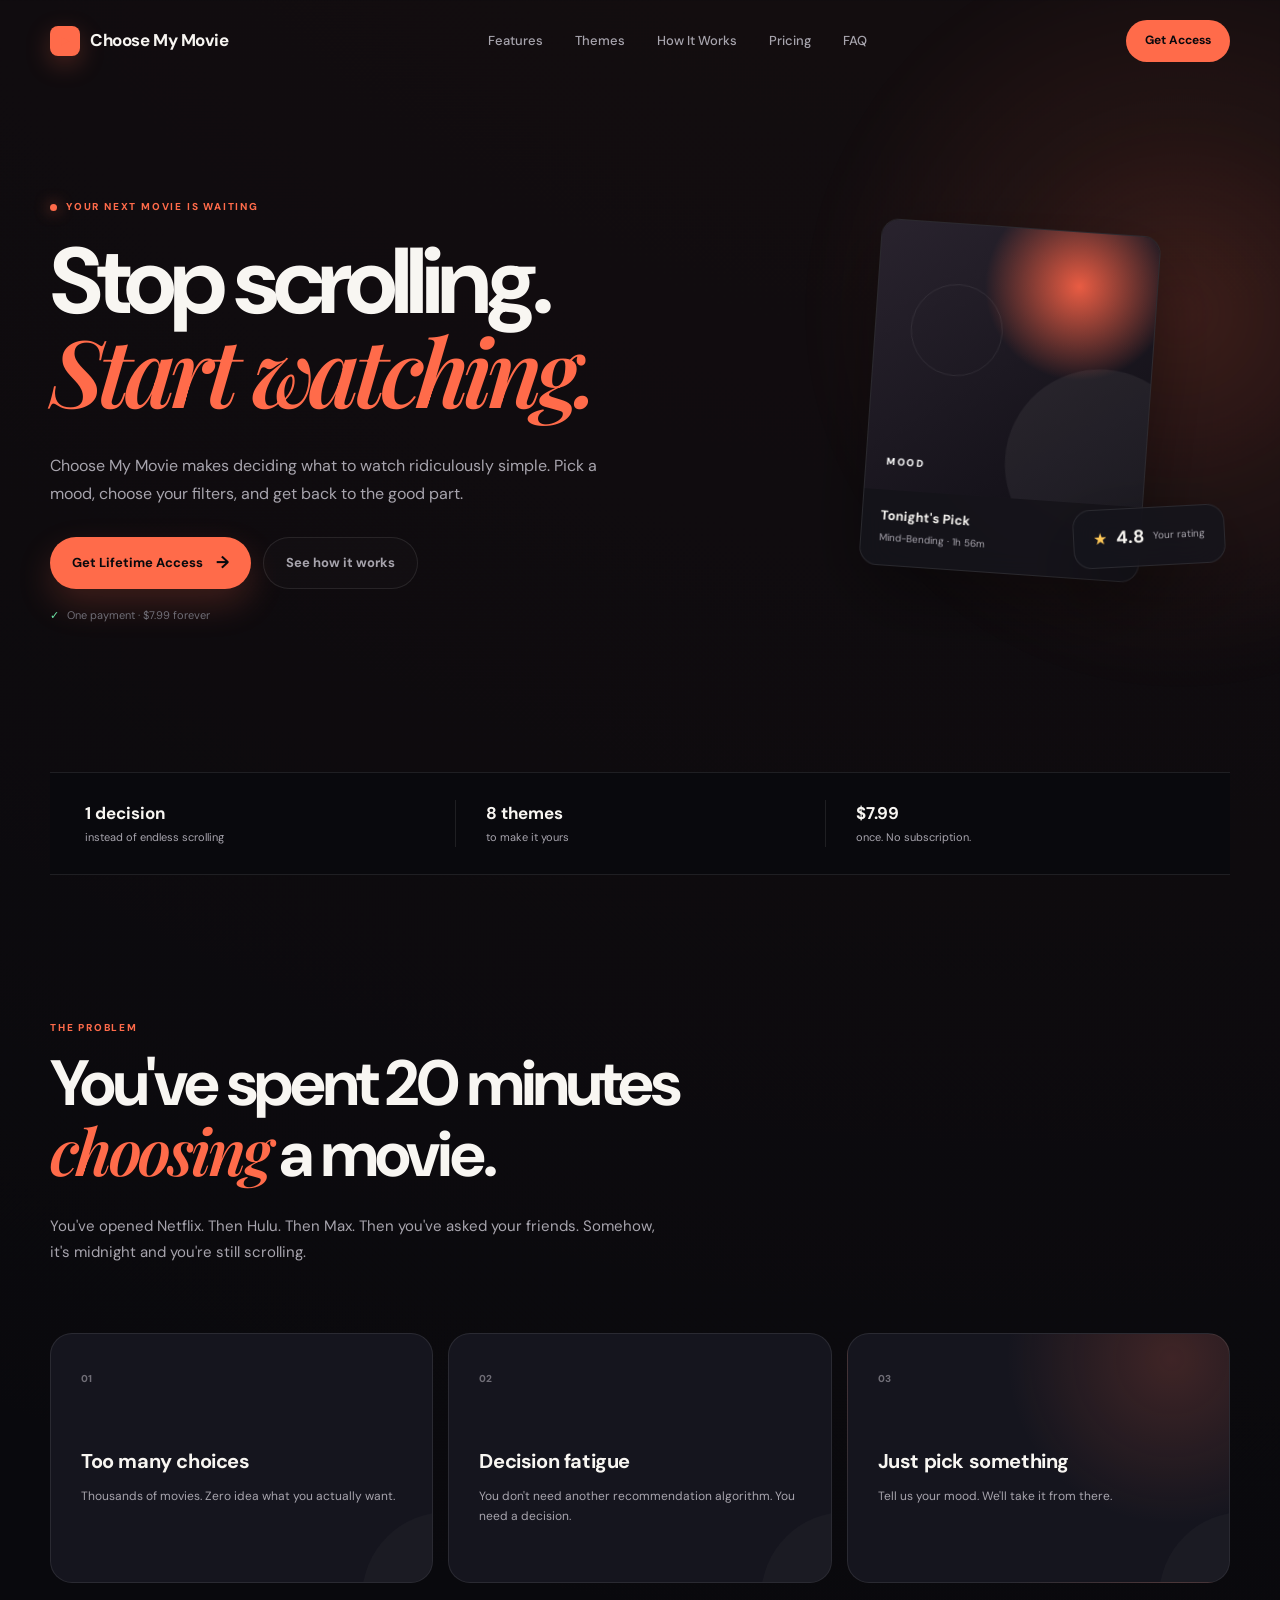
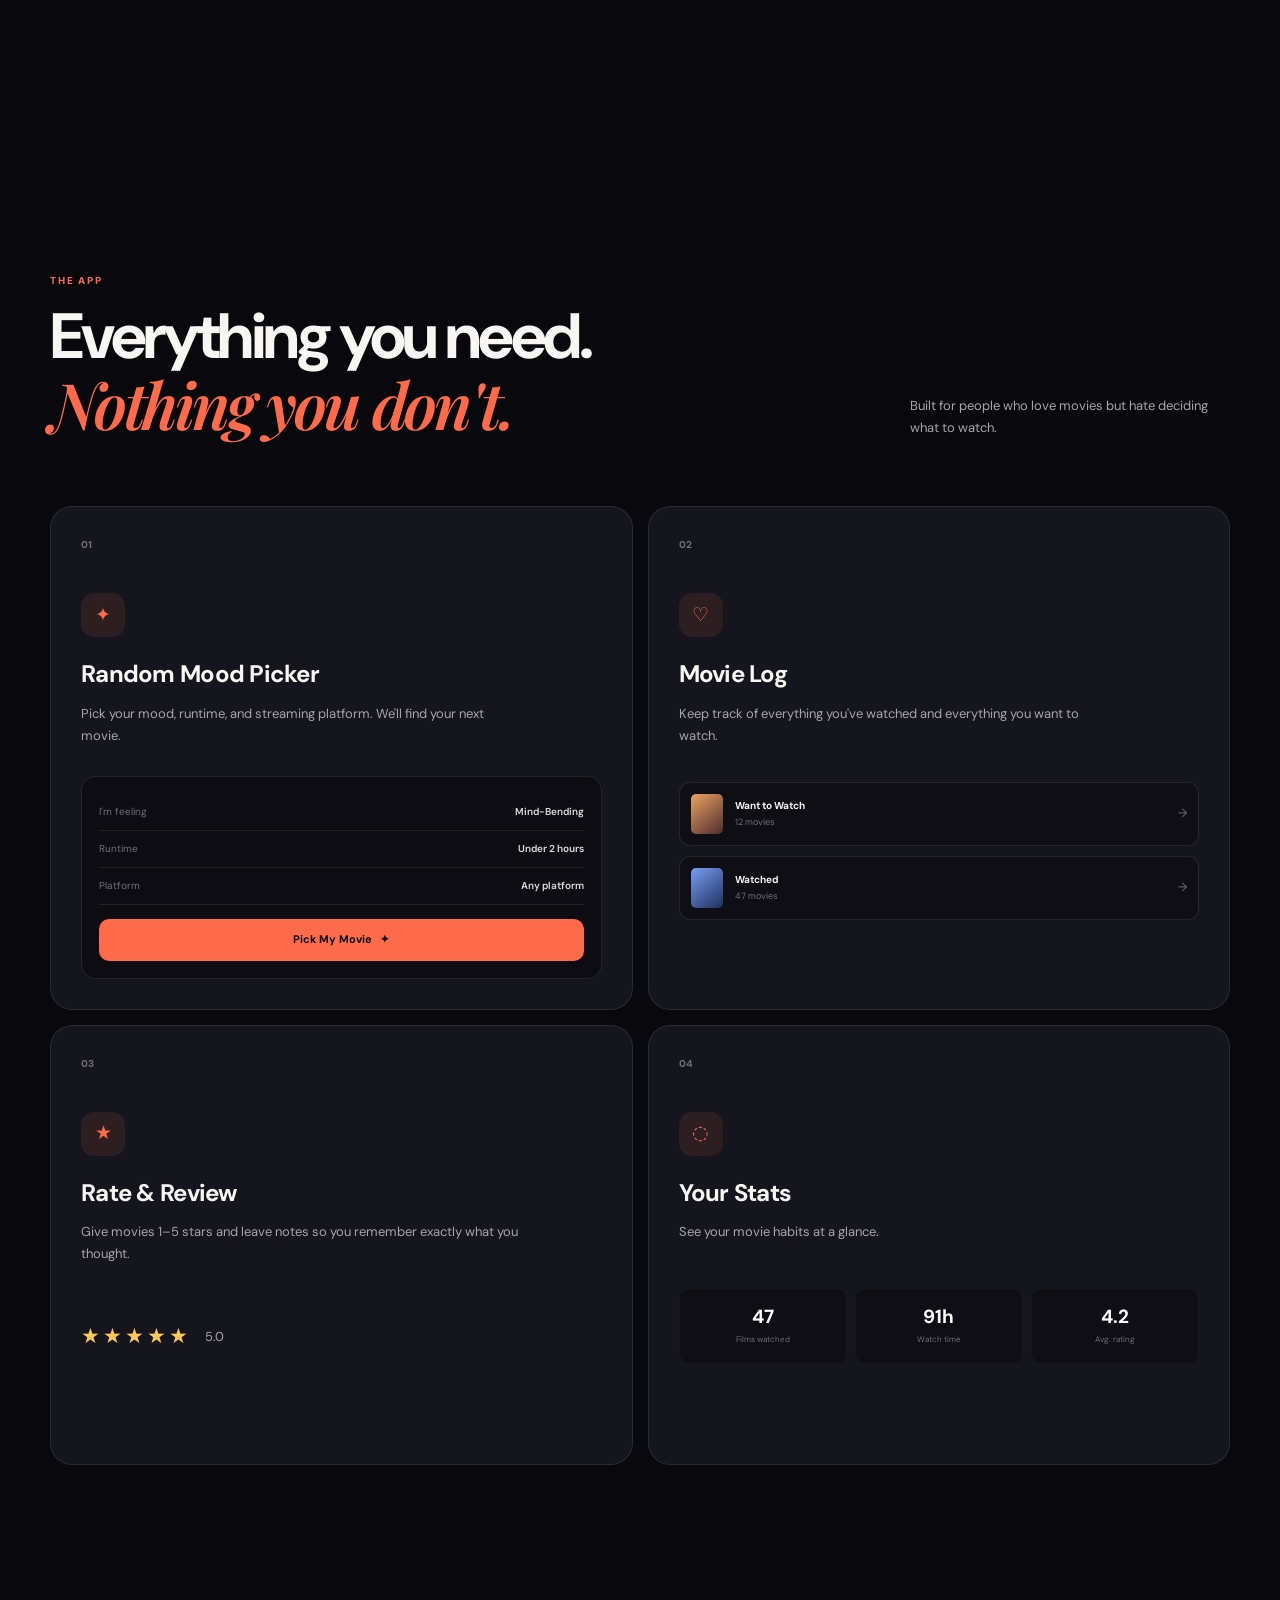
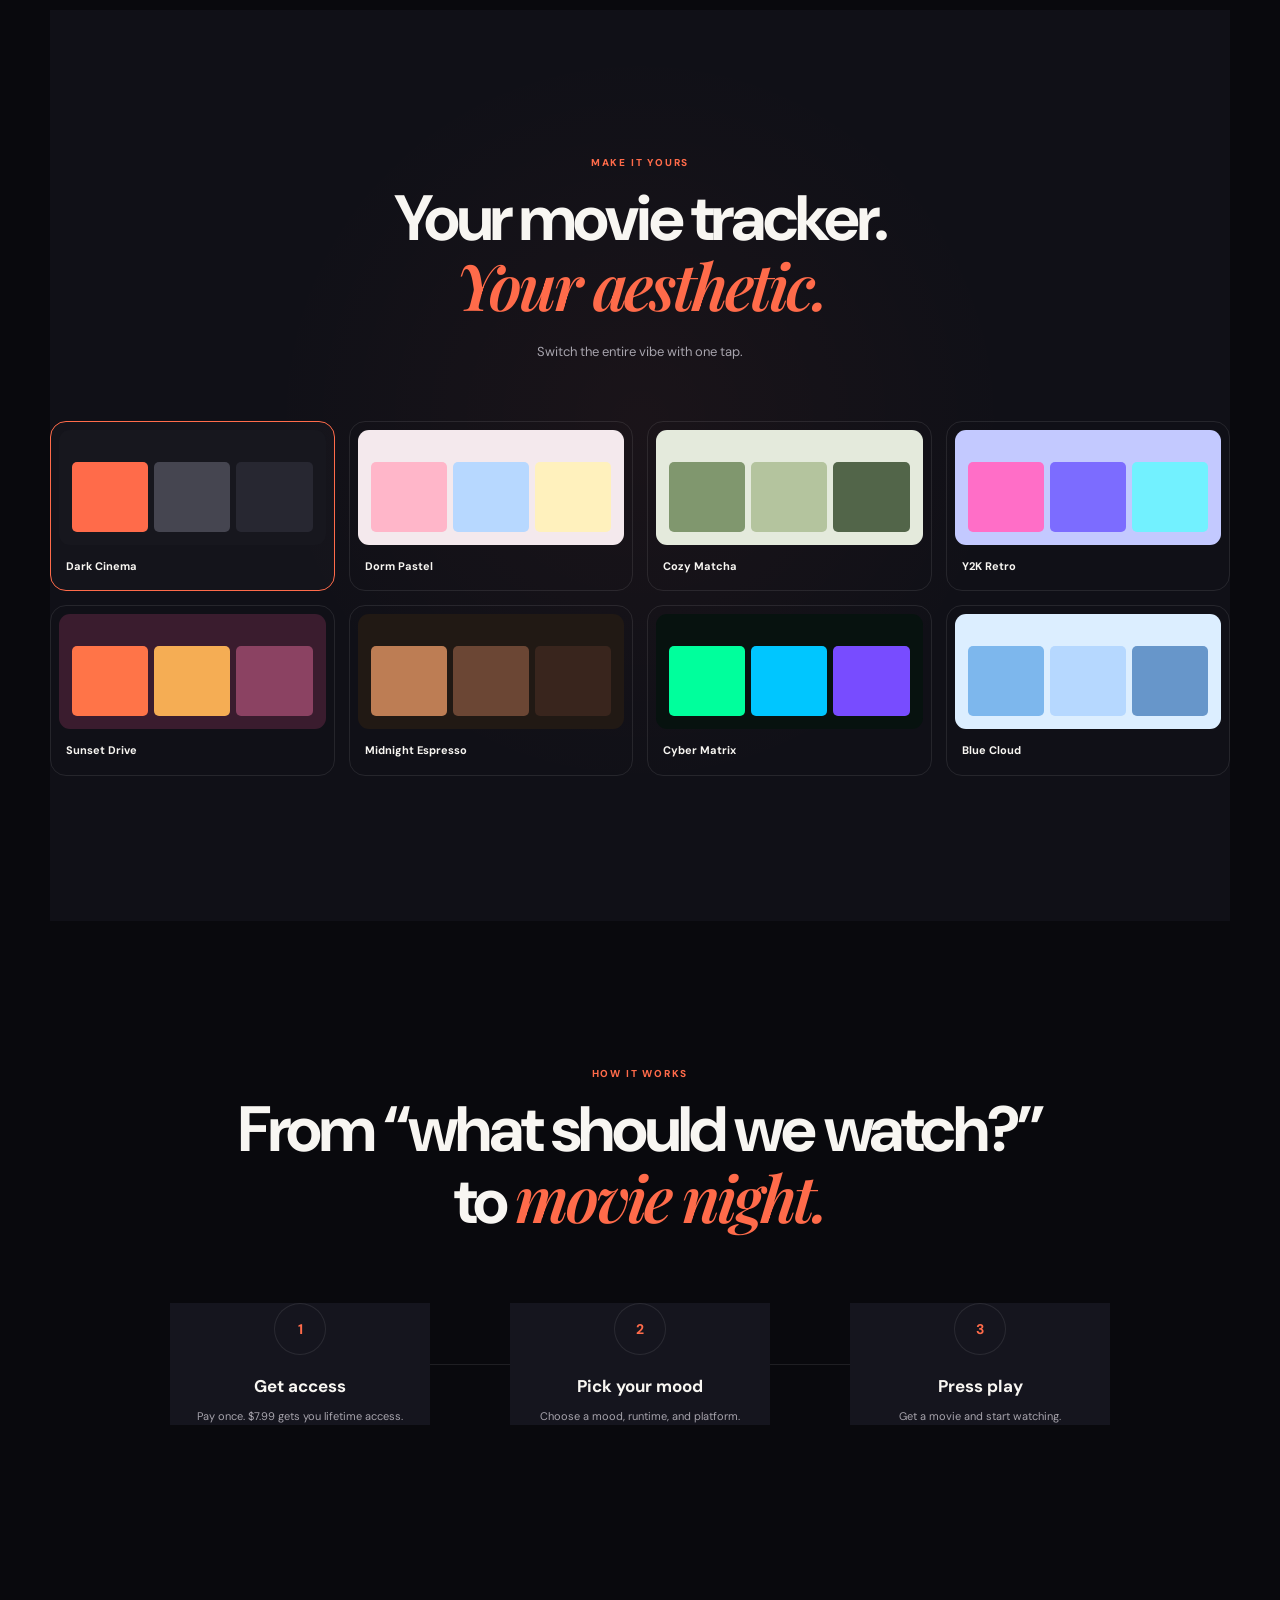
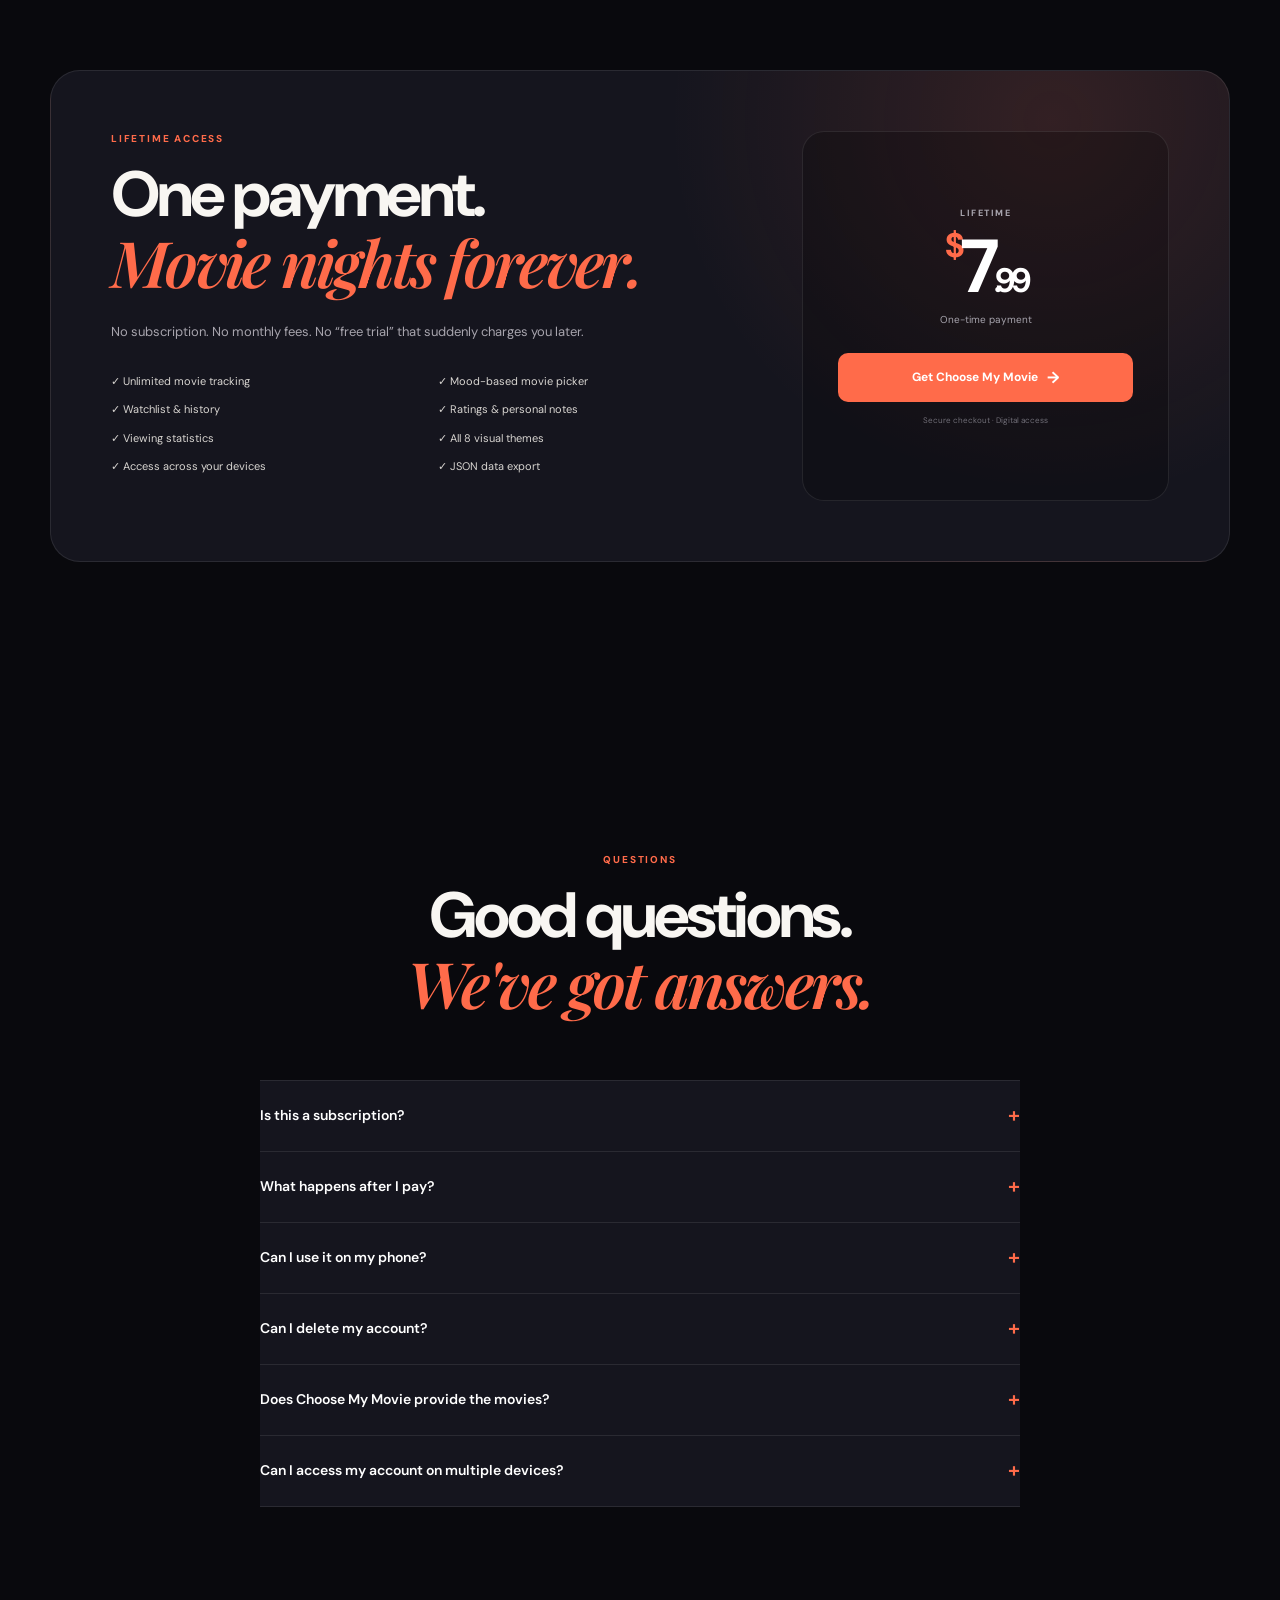
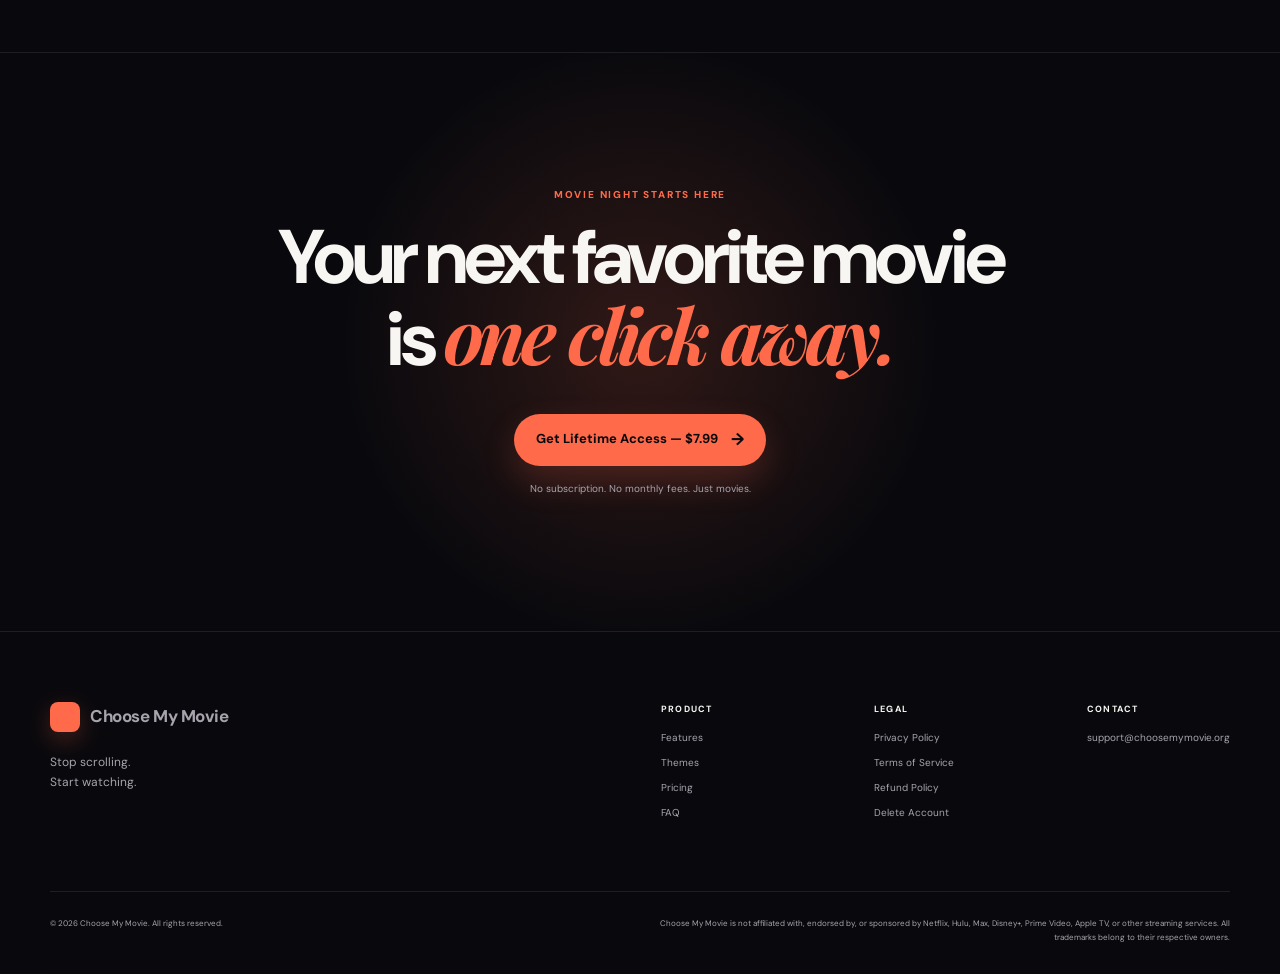
==== chooseweb/choose.html @ 0b82dc01 "initial commit" ====
<!DOCTYPE html>
<html lang="en">
<head>
  <meta charset="UTF-8">
  <meta name="viewport" content="width=device-width, initial-scale=1.0">
  <meta name="description" content="Choose My Movie — Stop scrolling. Start watching. Aesthetic movie tracking, watchlists, and mood-based movie picking.">
  <meta name="theme-color" content="#09090d">

  <title>Choose My Movie — Stop Scrolling. Start Watching.</title>

  <!-- Fonts -->
  <link rel="preconnect" href="https://fonts.googleapis.com">
  <link rel="preconnect" href="https://fonts.gstatic.com" crossorigin>

  <link href="https://fonts.googleapis.com/css2?family=DM+Sans:wght@400;500;600;700&family=Playfair+Display:ital,wght@0,600;0,700;1,600;1,700&display=swap"rel="stylesheet">
  <script src="choose.js" defer></script>
  <link rel="stylesheet" href="choose.css">
</head>

<body>

  <!-- =====================================================
       NAVIGATION
       ===================================================== -->

  <header class="navbar">

    <a href="#" class="logo" aria-label="Choose My Movie home">
      <span class="logo-mark">▶</span>
      <span>Choose My Movie</span>
    </a>

    <nav class="desktop-nav" aria-label="Main navigation">
      <a href="#features">Features</a>
      <a href="#themes">Themes</a>
      <a href="#how-it-works">How It Works</a>
      <a href="#pricing">Pricing</a>
      <a href="#faq">FAQ</a>
    </nav>

    <a href="#pricing" class="nav-button">
      Get Access
    </a>

    <button
      class="mobile-menu-button"
      id="mobileMenuButton"
      type="button"
      aria-label="Open navigation menu"
      aria-expanded="false">
      ☰
    </button>

  </header>


  <!-- =====================================================
       MOBILE NAVIGATION
       ===================================================== -->

  <div class="mobile-menu" id="mobileMenu">

    <a href="#features">Features</a>

    <a href="#themes">Themes</a>

    <a href="#how-it-works">How It Works</a>

    <a href="#pricing">Pricing</a>

    <a href="#faq">FAQ</a>

    <a href="#pricing" class="mobile-cta">
      Get Lifetime Access
    </a>

  </div>


  <main>

    <!-- ===================================================
         HERO
         =================================================== -->

    <section class="hero" id="home">

      <div class="hero-background"></div>

      <div class="hero-content">

        <div class="eyebrow">
          <span class="eyebrow-dot"></span>
          YOUR NEXT MOVIE IS WAITING
        </div>

        <h1>
          Stop scrolling.<br>
          <span>Start watching.</span>
        </h1>

        <p class="hero-description">
          Choose My Movie makes deciding what to watch ridiculously simple.
          Pick a mood, choose your filters, and get back to the good part.
        </p>

        <div class="hero-actions">

          <a href="#pricing" class="primary-button">
            Get Lifetime Access
            <span>→</span>
          </a>

          <a href="#features" class="secondary-button">
            See how it works
          </a>

        </div>

        <div class="hero-note">
          <span>✓</span>
          One payment · $7.99 forever
        </div>

      </div>


      <!-- Floating movie preview -->

      <div class="hero-card hero-card-one">

        <div class="movie-poster poster-one">
          <span>MOOD</span>
        </div>

        <div class="movie-card-info">

          <strong>Tonight's Pick</strong>

          <span>
            Mind-Bending · 1h 56m
          </span>

        </div>

      </div>


      <!-- Floating rating -->

      <div class="hero-card hero-card-two">

        <span class="star">★</span>

        <strong>4.8</strong>

        <span>Your rating</span>

      </div>

    </section>


    <!-- ===================================================
         SOCIAL PROOF
         =================================================== -->

    <section class="proof-strip" aria-label="Product highlights">

      <div>
        <strong>1 decision</strong>
        <span>instead of endless scrolling</span>
      </div>

      <div>
        <strong>8 themes</strong>
        <span>to make it yours</span>
      </div>

      <div>
        <strong>$7.99</strong>
        <span>once. No subscription.</span>
      </div>

    </section>


    <!-- ===================================================
         PROBLEM
         =================================================== -->

    <section class="problem section">

      <div class="section-label">
        THE PROBLEM
      </div>

      <h2>
        You've spent 20 minutes<br>
        <em>choosing</em> a movie.
      </h2>

      <p>
        You've opened Netflix. Then Hulu. Then Max.
        Then you've asked your friends. Somehow, it's midnight
        and you're still scrolling.
      </p>


      <div class="problem-grid">

        <article class="problem-card">

          <span>01</span>

          <h3>
            Too many choices
          </h3>

          <p>
            Thousands of movies. Zero idea what you actually want.
          </p>

        </article>


        <article class="problem-card">

          <span>02</span>

          <h3>
            Decision fatigue
          </h3>

          <p>
            You don't need another recommendation algorithm.
            You need a decision.
          </p>

        </article>


        <article class="problem-card accent-card">

          <span>03</span>

          <h3>
            Just pick something
          </h3>

          <p>
            Tell us your mood. We'll take it from there.
          </p>

        </article>

      </div>

    </section>


    <!-- ===================================================
         FEATURES
         =================================================== -->

    <section class="features section" id="features">

      <div class="section-heading">

        <div>

          <div class="section-label">
            THE APP
          </div>

          <h2>
            Everything you need.<br>
            <em>Nothing you don't.</em>
          </h2>

        </div>

        <p>
          Built for people who love movies but hate deciding
          what to watch.
        </p>

      </div>


      <div class="feature-grid">


        <!-- FEATURE 1 -->

        <article class="feature-card large-feature">

          <div class="feature-number">
            01
          </div>

          <div class="feature-icon">
            ✦
          </div>

          <h3>
            Random Mood Picker
          </h3>

          <p>
            Pick your mood, runtime, and streaming platform.
            We'll find your next movie.
          </p>


          <div class="picker-demo">

            <div class="picker-row">

              <span>
                I'm feeling
              </span>

              <strong>
                Mind-Bending
              </strong>

            </div>


            <div class="picker-row">

              <span>
                Runtime
              </span>

              <strong>
                Under 2 hours
              </strong>

            </div>


            <div class="picker-row">

              <span>
                Platform
              </span>

              <strong>
                Any platform
              </strong>

            </div>


            <button
              class="demo-button"
              id="demoPicker"
              type="button"
            >
              Pick My Movie
              <span>✦</span>
            </button>


            <div
              class="picker-result"
              id="pickerResult"
              aria-live="polite"
            >
              Your movie is waiting...
            </div>

          </div>

        </article>


        <!-- FEATURE 2 -->

        <article class="feature-card">

          <div class="feature-number">
            02
          </div>

          <div class="feature-icon">
            ♡
          </div>

          <h3>
            Movie Log
          </h3>

          <p>
            Keep track of everything you've watched and everything
            you want to watch.
          </p>


          <div class="mini-list">

            <div>

              <span class="mini-poster poster-two"></span>

              <div>
                <strong>Want to Watch</strong>
                <small>12 movies</small>
              </div>

              <span>→</span>

            </div>


            <div>

              <span class="mini-poster poster-three"></span>

              <div>
                <strong>Watched</strong>
                <small>47 movies</small>
              </div>

              <span>→</span>

            </div>

          </div>

        </article>


        <!-- FEATURE 3 -->

        <article class="feature-card">

          <div class="feature-number">
            03
          </div>

          <div class="feature-icon">
            ★
          </div>

          <h3>
            Rate & Review
          </h3>

          <p>
            Give movies 1–5 stars and leave notes so you remember
            exactly what you thought.
          </p>


          <div class="rating-demo">

            <div class="stars">
              ★★★★★
            </div>

            <span>
              5.0
            </span>

          </div>

        </article>


        <!-- FEATURE 4 -->

        <article class="feature-card">

          <div class="feature-number">
            04
          </div>

          <div class="feature-icon">
            ◌
          </div>

          <h3>
            Your Stats
          </h3>

          <p>
            See your movie habits at a glance.
          </p>


          <div class="stats-demo">

            <div>
              <strong>47</strong>
              <span>Films watched</span>
            </div>

            <div>
              <strong>91h</strong>
              <span>Watch time</span>
            </div>

            <div>
              <strong>4.2</strong>
              <span>Avg. rating</span>
            </div>

          </div>

        </article>

      </div>

    </section>


    <!-- ===================================================
         THEMES
         =================================================== -->

    <section class="themes section" id="themes">

      <div class="section-heading centered">

        <div class="section-label">
          MAKE IT YOURS
        </div>

        <h2>
          Your movie tracker.<br>
          <em>Your aesthetic.</em>
        </h2>

        <p>
          Switch the entire vibe with one tap.
        </p>

      </div>


      <div class="theme-grid">


        <button
          class="theme-card theme-dark active"
          data-theme="dark"
          type="button"
        >

          <span class="theme-preview">
            <i></i>
            <i></i>
            <i></i>
          </span>

          <strong>
            Dark Cinema
          </strong>

        </button>


        <button
          class="theme-card theme-pastel"
          data-theme="pastel"
          type="button"
        >

          <span class="theme-preview">
            <i></i>
            <i></i>
            <i></i>
          </span>

          <strong>
            Dorm Pastel
          </strong>

        </button>


        <button
          class="theme-card theme-matcha"
          data-theme="matcha"
          type="button"
        >

          <span class="theme-preview">
            <i></i>
            <i></i>
            <i></i>
          </span>

          <strong>
            Cozy Matcha
          </strong>

        </button>


        <button
          class="theme-card theme-y2k"
          data-theme="y2k"
          type="button"
        >

          <span class="theme-preview">
            <i></i>
            <i></i>
            <i></i>
          </span>

          <strong>
            Y2K Retro
          </strong>

        </button>


        <button
          class="theme-card theme-sunset"
          data-theme="sunset"
          type="button"
        >

          <span class="theme-preview">
            <i></i>
            <i></i>
            <i></i>
          </span>

          <strong>
            Sunset Drive
          </strong>

        </button>


        <button
          class="theme-card theme-espresso"
          data-theme="espresso"
          type="button"
        >

          <span class="theme-preview">
            <i></i>
            <i></i>
            <i></i>
          </span>

          <strong>
            Midnight Espresso
          </strong>

        </button>


        <button
          class="theme-card theme-cyber"
          data-theme="cyber"
          type="button"
        >

          <span class="theme-preview">
            <i></i>
            <i></i>
            <i></i>
          </span>

          <strong>
            Cyber Matrix
          </strong>

        </button>


        <button
          class="theme-card theme-cloud"
          data-theme="cloud"
          type="button"
        >

          <span class="theme-preview">
            <i></i>
            <i></i>
            <i></i>
          </span>

          <strong>
            Blue Cloud
          </strong>

        </button>

      </div>

    </section>


    <!-- ===================================================
         HOW IT WORKS
         =================================================== -->

    <section class="how-it-works section" id="how-it-works">

      <div class="section-label">
        HOW IT WORKS
      </div>

      <h2>
        From “what should we watch?”<br>
        to <em>movie night.</em>
      </h2>


      <div class="steps">


        <div class="step">

          <div class="step-number">
            1
          </div>

          <h3>
            Get access
          </h3>

          <p>
            Pay once. $7.99 gets you lifetime access.
          </p>

        </div>


        <div class="step-line"></div>


        <div class="step">

          <div class="step-number">
            2
          </div>

          <h3>
            Pick your mood
          </h3>

          <p>
            Choose a mood, runtime, and platform.
          </p>

        </div>


        <div class="step-line"></div>


        <div class="step">

          <div class="step-number">
            3
          </div>

          <h3>
            Press play
          </h3>

          <p>
            Get a movie and start watching.
          </p>

        </div>

      </div>

    </section>


    <!-- ===================================================
         PRICING
         =================================================== -->

    <section class="pricing section" id="pricing">

      <div class="pricing-card">


        <div class="pricing-copy">

          <div class="section-label">
            LIFETIME ACCESS
          </div>

          <h2>
            One payment.<br>
            <em>Movie nights forever.</em>
          </h2>

          <p>
            No subscription. No monthly fees. No “free trial”
            that suddenly charges you later.
          </p>


          <ul>

            <li>
              ✓ Unlimited movie tracking
            </li>

            <li>
              ✓ Mood-based movie picker
            </li>

            <li>
              ✓ Watchlist & history
            </li>

            <li>
              ✓ Ratings & personal notes
            </li>

            <li>
              ✓ Viewing statistics
            </li>

            <li>
              ✓ All 8 visual themes
            </li>

            <li>
              ✓ Access across your devices
            </li>

            <li>
              ✓ JSON data export
            </li>

          </ul>

        </div>


        <div class="price-box">

          <span class="price-label">
            LIFETIME
          </span>

          <div class="price">
            <span>$</span>7<span class="cents">.99</span>
          </div>

          <p>
            One-time payment
          </p>


          <!--
            IMPORTANT:

            Replace the placeholder href below with your
            real Stripe Checkout URL once you create it.

            For production, a server-side Stripe Checkout
            session is preferable.
          -->

          <a
            href="https://buy.stripe.com/"
            class="checkout-button"
            id="checkoutButton"
          >
            Get Choose My Movie
            <span>→</span>
          </a>

          <small>
            Secure checkout · Digital access
          </small>

        </div>

      </div>

    </section>


    <!-- ===================================================
         FAQ
         =================================================== -->

    <section class="faq section" id="faq">

      <div class="section-heading centered">

        <div class="section-label">
          QUESTIONS
        </div>

        <h2>
          Good questions.<br>
          <em>We've got answers.</em>
        </h2>

      </div>


      <div class="faq-list">


        <div class="faq-item">

          <button
            class="faq-question"
            type="button"
            aria-expanded="false"
          >
            <span>
              Is this a subscription?
            </span>

            <span>
              +
            </span>

          </button>


          <div class="faq-answer">

            <p>
              Nope. Choose My Movie costs $7.99 one time.
              Your account includes lifetime access with no monthly
              or recurring subscription fees.
            </p>

          </div>

        </div>


        <div class="faq-item">

          <button
            class="faq-question"
            type="button"
            aria-expanded="false"
          >
            <span>
              What happens after I pay?
            </span>

            <span>
              +
            </span>

          </button>


          <div class="faq-answer">

            <p>
              After your payment is confirmed, your account is
              authorized and you'll receive instructions for signing
              into the app.
            </p>

          </div>

        </div>


        <div class="faq-item">

          <button
            class="faq-question"
            type="button"
            aria-expanded="false"
          >
            <span>
              Can I use it on my phone?
            </span>

            <span>
              +
            </span>

          </button>


          <div class="faq-answer">

            <p>
              Yes. Choose My Movie is designed as a progressive web
              app, so it works across phones, tablets, and desktop
              devices.
            </p>

          </div>

        </div>


        <div class="faq-item">

          <button
            class="faq-question"
            type="button"
            aria-expanded="false"
          >
            <span>
              Can I delete my account?
            </span>

            <span>
              +
            </span>

          </button>


          <div class="faq-answer">

            <p>
              Yes. Your account settings include an account deletion
              option. You can also request assistance at
              support@choosemymovie.org.
            </p>

          </div>

        </div>


        <div class="faq-item">

          <button
            class="faq-question"
            type="button"
            aria-expanded="false"
          >
            <span>
              Does Choose My Movie provide the movies?
            </span>

            <span>
              +
            </span>

          </button>


          <div class="faq-answer">

            <p>
              Choose My Movie is a discovery and tracking tool.
              Streaming availability depends on the services you
              subscribe to and the availability of individual titles.
            </p>

          </div>

        </div>


        <div class="faq-item">

          <button
            class="faq-question"
            type="button"
            aria-expanded="false"
          >
            <span>
              Can I access my account on multiple devices?
            </span>

            <span>
              +
            </span>

          </button>


          <div class="faq-answer">

            <p>
              Yes. Your account data is stored in the cloud so your
              watchlist, movie history, ratings, notes, and statistics
              can be available across supported devices.
            </p>

          </div>

        </div>

      </div>

    </section>


    <!-- ===================================================
         FINAL CTA
         =================================================== -->

    <section class="final-cta">

      <div class="final-glow"></div>

      <div class="section-label">
        MOVIE NIGHT STARTS HERE
      </div>

      <h2>
        Your next favorite movie<br>
        is <em>one click away.</em>
      </h2>


      <a href="#pricing" class="primary-button large">
        Get Lifetime Access — $7.99
        <span>→</span>
      </a>

      <p>
        No subscription. No monthly fees. Just movies.
      </p>

    </section>

  </main>


  <!-- =====================================================
       FOOTER
       ===================================================== -->

  <footer class="footer">

    <div class="footer-main">


      <div class="footer-brand">

        <a href="#" class="logo">

          <span class="logo-mark">
            ▶
          </span>

          <span>
            Choose My Movie
          </span>

        </a>


        <p>
          Stop scrolling.<br>
          Start watching.
        </p>

      </div>


      <div class="footer-links">


        <div>

          <h4>
            Product
          </h4>

          <a href="#features">
            Features
          </a>

          <a href="#themes">
            Themes
          </a>

          <a href="#pricing">
            Pricing
          </a>

          <a href="#faq">
            FAQ
          </a>

        </div>


        <div>

          <h4>
            Legal
          </h4>

          <a href="privacy.html">
            Privacy Policy
          </a>

          <a href="terms.html">
            Terms of Service
          </a>

          <a href="refunds.html">
            Refund Policy
          </a>

          <a href="delete-account.html">
            Delete Account
          </a>

        </div>


        <div>

          <h4>
            Contact
          </h4>

          <a href="mailto:support@choosemymovie.org">
            support@choosemymovie.org
          </a>

        </div>


      </div>

    </div>


    <div class="footer-bottom">

      <p>
        © 2026 Choose My Movie. All rights reserved.
      </p>


      <p class="disclaimer">
        Choose My Movie is not affiliated with, endorsed by,
        or sponsored by Netflix, Hulu, Max, Disney+, Prime Video,
        Apple TV, or other streaming services. All trademarks belong
        to their respective owners.
      </p>

    </div>

  </footer>


  
 

</body>
</html>
---- chooseweb/choose.css ----
/*Here is the complete `styles.css` to pair with the HTML above.

:::writing{variant="document" id="74106" title="Choose My Movie — styles.css"}

```
/* =========================================================
   CHOOSE MY MOVIE
   styles.css
   ========================================================= */

/* =========================================================
   VARIABLES
   ========================================================= */

:root {
  --bg: #09090d;
  --bg-soft: #101017;
  --card: #15151e;
  --card-light: #1c1c27;

  --text: #f8f6f2;
  --muted: #a7a4ad;
  --muted-dark: #706e77;

  --accent: #ff6b4a;
  --accent-light: #ff9279;
  --accent-dark: #d94e32;

  --success: #6ee7a8;
  --yellow: #ffc857;

  --border: rgba(255, 255, 255, 0.09);
  --border-hover: rgba(255, 255, 255, 0.18);

  --radius: 22px;
  --radius-small: 12px;

  --serif: "Playfair Display", Georgia, serif;
  --sans: "DM Sans", Arial, sans-serif;

  --max-width: 1180px;

  --transition: 0.25s ease;
}

/* =========================================================
   RESET
   ========================================================= */

* {
  margin: 0;
  padding: 0;
  box-sizing: border-box;
}

html {
  scroll-behavior: smooth;
  scroll-padding-top: 90px;
}

body {
  min-height: 100vh;

  background:
    radial-gradient(
      circle at 80% -10%,
      rgba(255, 107, 74, 0.06),
      transparent 30%
    ),
    var(--bg);

  color: var(--text);

  font-family: var(--sans);
  line-height: 1.6;

  overflow-x: hidden;
}

body::selection {
  background: var(--accent);
  color: white;
}

img {
  display: block;
  max-width: 100%;
}

button,
input,
textarea,
select {
  font: inherit;
}

button {
  cursor: pointer;
}

a {
  color: inherit;
  text-decoration: none;
}

ul {
  list-style: none;
}

/* =========================================================
   ACCESSIBILITY
   ========================================================= */

:focus-visible {
  outline: 2px solid var(--accent);
  outline-offset: 4px;
}

/* =========================================================
   NAVIGATION
   ========================================================= */

.navbar {
  width: min(var(--max-width), calc(100% - 48px));

  height: 82px;

  margin: 0 auto;

  display: flex;
  align-items: center;
  justify-content: space-between;

  position: relative;
  z-index: 100;
}

.logo {
  display: inline-flex;
  align-items: center;
  gap: 10px;

  color: var(--text);

  font-size: 17px;
  font-weight: 700;

  letter-spacing: -0.025em;
}

.logo-mark {
  width: 30px;
  height: 30px;

  display: grid;
  place-items: center;

  border-radius: 8px;

  background: var(--accent);
  color: white;

  font-size: 10px;

  box-shadow:
    0 8px 25px rgba(255, 107, 74, 0.25);

  transition: transform var(--transition);
}

.logo:hover .logo-mark {
  transform: rotate(-8deg) scale(1.05);
}

.desktop-nav {
  display: flex;
  align-items: center;
  gap: 32px;
}

.desktop-nav a {
  color: var(--muted);

  font-size: 13px;
  font-weight: 500;

  transition: color var(--transition);
}

.desktop-nav a:hover {
  color: var(--text);
}

.nav-button {
  display: inline-flex;
  align-items: center;
  justify-content: center;

  min-height: 42px;

  padding: 0 19px;

  border-radius: 999px;

  background: white;
  color: #101014;

  font-size: 12px;
  font-weight: 700;

  transition:
    transform var(--transition),
    box-shadow var(--transition);
}

.nav-button:hover {
  transform: translateY(-2px);

  box-shadow:
    0 10px 30px rgba(255, 255, 255, 0.12);
}

.mobile-menu-button {
  display: none;

  width: 42px;
  height: 42px;

  border: 1px solid var(--border);
  border-radius: 10px;

  background: var(--card);
  color: white;

  font-size: 20px;

  line-height: 1;
}

.mobile-menu {
  display: none;
}

/* =========================================================
   HERO
   ========================================================= */

.hero {
  width: min(var(--max-width), calc(100% - 48px));

  min-height: 690px;

  margin: 0 auto;

  padding: 90px 0 120px;

  display: flex;
  align-items: center;

  position: relative;
}

.hero-background {
  position: absolute;

  width: 760px;
  height: 760px;

  right: -330px;
  top: -150px;

  background:
    radial-gradient(
      circle,
      rgba(255, 107, 74, 0.19) 0%,
      rgba(255, 107, 74, 0.07) 35%,
      transparent 70%
    );

  filter: blur(12px);

  pointer-events: none;
}

.hero-content {
  width: 680px;

  position: relative;
  z-index: 5;
}

.eyebrow,
.section-label {
  color: var(--accent);

  font-size: 10px;
  font-weight: 800;

  letter-spacing: 0.18em;

  text-transform: uppercase;
}

.eyebrow {
  display: flex;
  align-items: center;
  gap: 9px;

  margin-bottom: 23px;
}

.eyebrow-dot {
  width: 7px;
  height: 7px;

  flex: 0 0 auto;

  border-radius: 50%;

  background: var(--accent);

  box-shadow:
    0 0 15px rgba(255, 107, 74, 0.8);
}

.hero h1 {
  max-width: 750px;

  font-size: clamp(58px, 7.3vw, 94px);

  line-height: 0.94;

  letter-spacing: -0.065em;

  font-weight: 700;
}

.hero h1 span {
  color: var(--accent);

  font-family: var(--serif);
  font-style: italic;
  font-weight: 600;
}

.hero-description {
  max-width: 555px;

  margin-top: 31px;

  color: var(--muted);

  font-size: 16px;

  line-height: 1.75;
}

.hero-actions {
  margin-top: 29px;

  display: flex;
  align-items: center;

  gap: 12px;
}

.primary-button,
.secondary-button {
  min-height: 52px;

  padding: 0 22px;

  display: inline-flex;
  align-items: center;
  justify-content: center;

  gap: 13px;

  border-radius: 999px;

  font-size: 13px;
  font-weight: 700;

  transition:
    transform var(--transition),
    box-shadow var(--transition),
    background var(--transition);
}

.primary-button {
  background: var(--accent);
  color: white;

  box-shadow:
    0 15px 35px rgba(255, 107, 74, 0.2);
}

.primary-button:hover {
  transform: translateY(-3px);

  box-shadow:
    0 20px 45px rgba(255, 107, 74, 0.3);
}

.primary-button span {
  font-size: 17px;
  transition: transform var(--transition);
}

.primary-button:hover span {
  transform: translateX(3px);
}

.secondary-button {
  border: 1px solid var(--border);

  color: var(--muted);

  background: rgba(255, 255, 255, 0.015);
}

.secondary-button:hover {
  border-color: var(--border-hover);
  color: white;

  background: rgba(255, 255, 255, 0.03);
}

.hero-note {
  margin-top: 18px;

  color: var(--muted-dark);

  font-size: 11px;
}

.hero-note span {
  margin-right: 5px;

  color: var(--success);
}

/* =========================================================
   FLOATING HERO CARDS
   ========================================================= */

.hero-card {
  position: absolute;
  z-index: 4;

  border: 1px solid var(--border);

  background:
    rgba(20, 20, 28, 0.82);

  backdrop-filter: blur(18px);
  -webkit-backdrop-filter: blur(18px);

  box-shadow:
    0 30px 80px rgba(0, 0, 0, 0.4);

  border-radius: 18px;
}

.hero-card-one {
  width: 280px;

  right: 80px;
  top: 145px;

  overflow: hidden;

  transform: rotate(4deg);

  animation: floatingMovie 5s ease-in-out infinite;
}

.movie-poster {
  height: 270px;

  padding: 20px;

  display: flex;
  align-items: flex-end;

  position: relative;

  overflow: hidden;

  background:
    radial-gradient(
      circle at 72% 20%,
      #e95c43,
      transparent 32%
    ),
    linear-gradient(
      145deg,
      #29232e,
      #100e15
    );
}

.movie-poster::before {
  content: "";

  position: absolute;

  width: 190px;
  height: 190px;

  right: -50px;
  bottom: -55px;

  border-radius: 50%;

  background:
    rgba(255, 255, 255, 0.055);
}

.movie-poster::after {
  content: "";

  position: absolute;

  width: 90px;
  height: 90px;

  left: 35px;
  top: 60px;

  border: 1px solid rgba(255, 255, 255, 0.08);

  border-radius: 50%;
}

.movie-poster span {
  position: relative;
  z-index: 2;

  color: white;

  font-size: 10px;
  font-weight: 800;

  letter-spacing: 0.17em;
}

.movie-card-info {
  padding: 16px 18px 19px;

  display: flex;
  flex-direction: column;

  gap: 3px;
}

.movie-card-info strong {
  font-size: 13px;
}

.movie-card-info span {
  color: var(--muted);

  font-size: 10px;
}

.hero-card-two {
  right: 5px;
  top: 425px;

  padding: 14px 19px;

  display: flex;
  align-items: center;

  gap: 9px;

  transform: rotate(-3deg);

  animation: floatingRating 4s ease-in-out infinite;
}

.hero-card-two .star {
  color: var(--yellow);
}

.hero-card-two strong {
  font-size: 18px;
}

.hero-card-two > span:last-child {
  color: var(--muted);

  font-size: 10px;
}

@keyframes floatingMovie {
  0%,
  100% {
    transform: translateY(0) rotate(4deg);
  }

  50% {
    transform: translateY(-10px) rotate(4deg);
  }
}

@keyframes floatingRating {
  0%,
  100% {
    transform: translateY(0) rotate(-3deg);
  }

  50% {
    transform: translateY(8px) rotate(-3deg);
  }
}

/* =========================================================
   PROOF STRIP
   ========================================================= */

.proof-strip {
  width: min(var(--max-width), calc(100% - 48px));

  margin: 0 auto;

  padding: 27px 35px;

  display: grid;

  grid-template-columns:
    repeat(3, 1fr);

  border-top: 1px solid var(--border);
  border-bottom: 1px solid var(--border);
}

.proof-strip > div {
  padding-left: 30px;

  display: flex;
  flex-direction: column;

  gap: 2px;

  border-left: 1px solid var(--border);
}

.proof-strip > div:first-child {
  padding-left: 0;

  border-left: 0;
}

.proof-strip strong {
  color: var(--text);

  font-size: 17px;
}

.proof-strip span {
  color: var(--muted);

  font-size: 11px;
}

/* =========================================================
   GENERIC SECTIONS
   ========================================================= */

.section {
  width: min(var(--max-width), calc(100% - 48px));

  margin: 0 auto;

  padding: 145px 0;
}

.section h2 {
  margin-top: 15px;

  color: var(--text);

  font-size: clamp(42px, 5vw, 64px);

  line-height: 1.04;

  letter-spacing: -0.05em;
}

.section h2 em {
  color: var(--accent);

  font-family: var(--serif);

  font-style: italic;

  font-weight: 600;
}

/* =========================================================
   PROBLEM
   ========================================================= */

.problem > p {
  max-width: 620px;

  margin-top: 24px;

  color: var(--muted);

  font-size: 15px;

  line-height: 1.75;
}

.problem-grid {
  margin-top: 68px;

  display: grid;

  grid-template-columns:
    repeat(3, 1fr);

  gap: 15px;
}

.problem-card {
  min-height: 250px;

  padding: 30px;

  position: relative;
  overflow: hidden;

  background: var(--card);

  border: 1px solid var(--border);

  border-radius: var(--radius);

  transition:
    transform 0.3s ease,
    border-color 0.3s ease;
}

.problem-card::after {
  content: "";

  position: absolute;

  width: 170px;
  height: 170px;

  right: -100px;
  bottom: -100px;

  border-radius: 50%;

  background: rgba(255, 255, 255, 0.025);

  pointer-events: none;
}

.problem-card:hover {
  transform: translateY(-6px);

  border-color: var(--border-hover);
}

.problem-card > span {
  color: var(--muted-dark);

  font-size: 10px;
  font-weight: 800;
}

.problem-card h3 {
  margin-top: 55px;

  font-size: 20px;

  letter-spacing: -0.02em;
}

.problem-card p {
  margin-top: 9px;

  color: var(--muted);

  font-size: 12px;

  line-height: 1.7;
}

.accent-card {
  background:
    radial-gradient(
      circle at 85% 10%,
      rgba(255, 107, 74, 0.18),
      transparent 42%
    ),
    var(--card);
}

/* =========================================================
   FEATURES
   ========================================================= */

.section-heading {
  display: flex;

  align-items: flex-end;

  justify-content: space-between;

  gap: 50px;
}

.section-heading > p {
  max-width: 320px;

  margin-bottom: 3px;

  color: var(--muted);

  font-size: 13px;

  line-height: 1.7;
}

.feature-grid {
  margin-top: 64px;

  display: grid;

  grid-template-columns:
    repeat(2, 1fr);

  gap: 15px;
}

.feature-card {
  min-height: 440px;

  padding: 30px;

  position: relative;

  overflow: hidden;

  background: var(--card);

  border: 1px solid var(--border);

  border-radius: var(--radius);

  transition:
    border-color var(--transition),
    transform var(--transition);
}

.feature-card:hover {
  border-color: var(--border-hover);

  transform: translateY(-3px);
}

.feature-number {
  color: var(--muted-dark);

  font-size: 10px;

  font-weight: 800;
}

.feature-icon {
  width: 44px;
  height: 44px;

  margin-top: 40px;

  display: grid;
  place-items: center;

  border-radius: 13px;

  background: rgba(255, 107, 74, 0.1);

  color: var(--accent);

  font-size: 19px;
}

.feature-card h3 {
  margin-top: 18px;

  font-size: 24px;

  letter-spacing: -0.03em;
}

.feature-card > p {
  max-width: 440px;

  margin-top: 9px;

  color: var(--muted);

  font-size: 13px;

  line-height: 1.7;
}

/* =========================================================
   MOOD PICKER DEMO
   ========================================================= */

.picker-demo {
  margin-top: 29px;

  padding: 17px;

  background: #0c0c12;

  border: 1px solid var(--border);

  border-radius: 15px;
}

.picker-row {
  min-height: 37px;

  display: flex;
  align-items: center;
  justify-content: space-between;

  border-bottom: 1px solid var(--border);

  font-size: 10px;
}

.picker-row span {
  color: var(--muted-dark);
}

.picker-row strong {
  color: #ddd;

  font-weight: 600;
}

.demo-button {
  width: 100%;

  margin-top: 14px;

  padding: 12px 15px;

  display: flex;
  align-items: center;
  justify-content: center;

  gap: 8px;

  border: 0;
  border-radius: 10px;

  background: var(--accent);
  color: white;

  font-size: 11px;
  font-weight: 700;

  transition:
    background var(--transition),
    transform var(--transition);
}

.demo-button:hover {
  background: var(--accent-light);

  transform: translateY(-1px);
}

.demo-button:disabled {
  opacity: 0.65;

  cursor: wait;

  transform: none;
}

.picker-result {
  display: none;

  margin-top: 10px;

  color: var(--accent-light);

  font-size: 10px;

  text-align: center;
}

.picker-result.show {
  display: block;
}

/* =========================================================
   MOVIE LIST DEMO
   ========================================================= */

.mini-list {
  margin-top: 35px;

  display: flex;
  flex-direction: column;

  gap: 10px;
}

.mini-list > div {
  min-height: 64px;

  padding: 11px;

  display: flex;
  align-items: center;

  gap: 12px;

  background: #0e0e14;

  border: 1px solid var(--border);

  border-radius: 11px;
}

.mini-list > div > div {
  flex: 1;

  display: flex;
  flex-direction: column;

  gap: 1px;
}

.mini-list strong {
  font-size: 10px;
}

.mini-list small {
  color: var(--muted-dark);

  font-size: 9px;
}

.mini-list > div > span:last-child {
  color: var(--muted-dark);

  font-size: 12px;
}

.mini-poster {
  width: 32px;
  height: 40px;

  flex: 0 0 auto;

  border-radius: 5px;
}

.poster-two {
  background:
    linear-gradient(
      140deg,
      #e8a55e,
      #512b30
    );
}

.poster-three {
  background:
    linear-gradient(
      140deg,
      #7b9df4,
      #1e315e
    );
}

/* =========================================================
   RATING DEMO
   ========================================================= */

.rating-demo {
  margin-top: 55px;

  display: flex;
  align-items: center;

  gap: 14px;
}

.stars {
  color: var(--yellow);

  font-size: 21px;

  letter-spacing: 3px;
}

.rating-demo > span {
  color: var(--muted);

  font-size: 13px;
}

/* =========================================================
   STATS DEMO
   ========================================================= */

.stats-demo {
  margin-top: 45px;

  display: grid;

  grid-template-columns:
    repeat(3, 1fr);

  gap: 8px;
}

.stats-demo div {
  padding: 17px 8px;

  background: #0e0e14;

  border: 1px solid rgba(255, 255, 255, 0.03);

  border-radius: 10px;

  text-align: center;
}

.stats-demo strong {
  display: block;

  color: white;

  font-size: 19px;

  line-height: 1.2;
}

.stats-demo span {
  display: block;

  margin-top: 4px;

  color: var(--muted-dark);

  font-size: 8px;
}

/* =========================================================
   THEMES
   ========================================================= */

.themes {
  background:
    radial-gradient(
      circle at 50% 45%,
      rgba(255, 107, 74, 0.045),
      transparent 48%
    );
}

.centered {
  display: block;

  text-align: center;
}

.centered > p {
  margin: 17px auto 0;
}

.theme-grid {
  margin-top: 58px;

  display: grid;

  grid-template-columns:
    repeat(4, 1fr);

  gap: 14px;
}

.theme-card {
  padding: 8px 8px 15px;

  background: transparent;

  border: 1px solid var(--border);

  border-radius: 16px;

  color: white;

  text-align: left;

  transition:
    transform 0.25s ease,
    border-color 0.25s ease,
    background 0.25s ease;
}

.theme-card:hover,
.theme-card.active {
  transform: translateY(-4px);

  border-color: var(--accent);

  background: rgba(255, 255, 255, 0.015);
}

.theme-preview {
  height: 115px;

  padding: 13px;

  display: flex;
  align-items: flex-end;

  gap: 6px;

  overflow: hidden;

  border-radius: 11px;
}

.theme-preview i {
  display: block;

  height: 70px;

  flex: 1;

  border-radius: 5px;
}

.theme-card strong {
  display: block;

  padding: 13px 7px 0;

  font-size: 11px;
}

/* =========================================================
   THEME COLORS
   ========================================================= */

.theme-dark .theme-preview {
  background: #17171e;
}

.theme-dark .theme-preview i:nth-child(1) {
  background: #ff6b4a;
}

.theme-dark .theme-preview i:nth-child(2) {
  background: #454550;
}

.theme-dark .theme-preview i:nth-child(3) {
  background: #272731;
}

.theme-pastel .theme-preview {
  background: #f4e9ed;
}

.theme-pastel .theme-preview i:nth-child(1) {
  background: #ffb6c9;
}

.theme-pastel .theme-preview i:nth-child(2) {
  background: #b7d8ff;
}

.theme-pastel .theme-preview i:nth-child(3) {
  background: #fff1bd;
}

.theme-matcha .theme-preview {
  background: #e4eadc;
}

.theme-matcha .theme-preview i:nth-child(1) {
  background: #80976e;
}

.theme-matcha .theme-preview i:nth-child(2) {
  background: #b4c49e;
}

.theme-matcha .theme-preview i:nth-child(3) {
  background: #526549;
}

.theme-y2k .theme-preview {
  background: #c3c9ff;
}

.theme-y2k .theme-preview i:nth-child(1) {
  background: #ff6ec7;
}

.theme-y2k .theme-preview i:nth-child(2) {
  background: #7c6cff;
}

.theme-y2k .theme-preview i:nth-child(3) {
  background: #72f1ff;
}

.theme-sunset .theme-preview {
  background: #3a1c2e;
}

.theme-sunset .theme-preview i:nth-child(1) {
  background: #ff7448;
}

.theme-sunset .theme-preview i:nth-child(2) {
  background: #f5ad54;
}

.theme-sunset .theme-preview i:nth-child(3) {
  background: #8b4262;
}

.theme-espresso .theme-preview {
  background: #211914;
}

.theme-espresso .theme-preview i:nth-child(1) {
  background: #bd7d54;
}

.theme-espresso .theme-preview i:nth-child(2) {
  background: #6b4634;
}

.theme-espresso .theme-preview i:nth-child(3) {
  background: #39251d;
}

.theme-cyber .theme-preview {
  background: #07120f;
}

.theme-cyber .theme-preview i:nth-child(1) {
  background: #00ff9c;
}

.theme-cyber .theme-preview i:nth-child(2) {
  background: #00c6ff;
}

.theme-cyber .theme-preview i:nth-child(3) {
  background: #784cff;
}

.theme-cloud .theme-preview {
  background: #dceeff;
}

.theme-cloud .theme-preview i:nth-child(1) {
  background: #7db7ed;
}

.theme-cloud .theme-preview i:nth-child(2) {
  background: #b6d8ff;
}

.theme-cloud .theme-preview i:nth-child(3) {
  background: #6796ca;
}

/* =========================================================
   HOW IT WORKS
   ========================================================= */

.how-it-works {
  text-align: center;
}

.steps {
  margin-top: 68px;

  display: flex;
  align-items: center;
  justify-content: center;
}

.step {
  width: 260px;
}

.step-number {
  width: 52px;
  height: 52px;

  margin: 0 auto;

  display: grid;
  place-items: center;

  border: 1px solid var(--border);

  border-radius: 50%;

  background: var(--card);

  color: var(--accent);

  font-size: 14px;
  font-weight: 700;
}

.step h3 {
  margin-top: 18px;

  font-size: 17px;
}

.step p {
  max-width: 220px;

  margin: 7px auto 0;

  color: var(--muted);

  font-size: 11px;

  line-height: 1.65;
}

.step-line {
  width: 80px;
  height: 1px;

  background: var(--border);
}

/* =========================================================
   PRICING
   ========================================================= */

.pricing {
  padding-top: 100px;
}

.pricing-card {
  display: grid;

  grid-template-columns:
    1.4fr 0.8fr;

  gap: 50px;

  padding: 60px;

  position: relative;
  overflow: hidden;

  background:
    radial-gradient(
      circle at 85% 10%,
      rgba(255, 107, 74, 0.13),
      transparent 35%
    ),
    var(--card);

  border: 1px solid var(--border);

  border-radius: 30px;
}

.pricing-copy h2 {
  margin-top: 15px;
}

.pricing-copy > p {
  max-width: 520px;

  margin-top: 20px;

  color: var(--muted);

  font-size: 13px;

  line-height: 1.7;
}

.pricing-copy ul {
  margin-top: 30px;

  display: grid;

  grid-template-columns:
    repeat(2, 1fr);

  gap: 12px;

  color: #d8d5d1;

  font-size: 11px;
}

.pricing-copy li {
  line-height: 1.5;
}

.price-box {
  min-height: 370px;

  padding: 35px;

  display: flex;
  flex-direction: column;
  align-items: center;
  justify-content: center;

  background:
    rgba(0, 0, 0, 0.23);

  border: 1px solid var(--border);

  border-radius: 22px;

  text-align: center;
}

.price-label {
  color: var(--muted);

  font-size: 9px;
  font-weight: 800;

  letter-spacing: 0.17em;
}

.price {
  margin-top: 9px;

  color: white;

  font-size: 75px;

  line-height: 1;

  font-weight: 700;

  letter-spacing: -0.075em;
}

.price > span:first-child {
  color: var(--accent);

  font-size: 34px;

  vertical-align: top;
}

.price .cents {
  font-size: 34px;
}

.price-box > p {
  margin-top: 8px;

  color: var(--muted);

  font-size: 10px;
}

.checkout-button {
  width: 100%;

  min-height: 49px;

  margin-top: 25px;

  padding: 0 15px;

  display: flex;
  align-items: center;
  justify-content: center;

  gap: 9px;

  border-radius: 10px;

  background: var(--accent);
  color: white;

  font-size: 12px;
  font-weight: 700;

  transition:
    transform var(--transition),
    box-shadow var(--transition),
    background var(--transition);
}

.checkout-button:hover {
  transform: translateY(-2px);

  background: var(--accent-light);

  box-shadow:
    0 12px 30px rgba(255, 107, 74, 0.25);
}

.checkout-button span {
  font-size: 16px;
}

.price-box small {
  margin-top: 12px;

  color: var(--muted-dark);

  font-size: 8px;
}

/* =========================================================
   FAQ
   ========================================================= */

.faq-list {
  max-width: 760px;

  margin: 58px auto 0;
}

.faq-item {
  border-top: 1px solid var(--border);
}

.faq-item:last-child {
  border-bottom: 1px solid var(--border);
}

.faq-question {
  width: 100%;

  min-height: 70px;

  padding: 18px 0;

  display: flex;
  align-items: center;
  justify-content: space-between;

  gap: 30px;

  border: 0;

  background: transparent;

  color: white;

  text-align: left;

  font-size: 14px;
  font-weight: 600;
}

.faq-question > span:last-child {
  flex: 0 0 auto;

  color: var(--accent);

  font-size: 21px;

  line-height: 1;

  transition: transform 0.25s ease;
}

.faq-item.open .faq-question > span:last-child {
  transform: rotate(45deg);
}

.faq-answer {
  max-height: 0;

  overflow: hidden;

  transition:
    max-height 0.35s ease;
}

.faq-answer p {
  max-width: 650px;

  padding: 0 50px 25px 0;

  color: var(--muted);

  font-size: 12px;

  line-height: 1.75;
}

/* =========================================================
   FINAL CTA
   ========================================================= */

.final-cta {
  min-height: 580px;

  padding: 100px 24px;

  display: flex;
  flex-direction: column;

  align-items: center;
  justify-content: center;

  position: relative;

  overflow: hidden;

  text-align: center;

  border-top: 1px solid var(--border);
  border-bottom: 1px solid var(--border);
}

.final-glow {
  position: absolute;

  width: 650px;
  height: 650px;

  background:
    radial-gradient(
      circle,
      rgba(255, 107, 74, 0.16),
      transparent 65%
    );

  pointer-events: none;
}

.final-cta > *:not(.final-glow) {
  position: relative;
}

.final-cta h2 {
  margin-top: 17px;

  font-size: clamp(45px, 6vw, 76px);

  line-height: 1;

  letter-spacing: -0.055em;
}

.final-cta h2 em {
  color: var(--accent);

  font-family: var(--serif);

  font-style: italic;
}

.final-cta .large {
  margin-top: 36px;
}

.final-cta > p {
  margin-top: 15px;

  color: var(--muted);

  font-size: 10px;
}

/* =========================================================
   FOOTER
   ========================================================= */

.footer {
  width: min(var(--max-width), calc(100% - 48px));

  margin: 0 auto;

  padding: 70px 0 30px;
}

.footer-main {
  display: flex;

  justify-content: space-between;

  gap: 80px;
}

.footer-brand p {
  margin-top: 20px;

  color: var(--muted);

  font-size: 12px;

  line-height: 1.7;
}

.footer-links {
  display: grid;

  grid-template-columns:
    repeat(3, 1fr);

  gap: 70px;
}

.footer-links > div {
  display: flex;
  flex-direction: column;

  gap: 9px;
}

.footer-links h4 {
  margin-bottom: 5px;

  color: var(--text);

  font-size: 9px;
  font-weight: 700;

  letter-spacing: 0.13em;

  text-transform: uppercase;
}

.footer-links a {
  color: var(--muted);

  font-size: 10px;

  transition: color var(--transition);
}

.footer-links a:hover {
  color: white;
}

.footer-bottom {
  margin-top: 70px;

  padding-top: 25px;

  display: flex;

  align-items: flex-start;
  justify-content: space-between;

  gap: 30px;

  border-top: 1px solid var(--border);

  color: var(--muted-dark);

  font-size: 8px;

  line-height: 1.7;
}

.footer-bottom .disclaimer {
  max-width: 600px;

  text-align: right;
}

/* =========================================================
   TABLET
   ========================================================= */

@media (max-width: 1000px) {

  .desktop-nav {
    gap: 20px;
  }

  .hero-card-one {
    right: 20px;
  }

  .hero-card-two {
    right: -20px;
  }

  .theme-grid {
    grid-template-columns:
      repeat(4, 1fr);
  }

  .pricing-card {
    gap: 30px;

    padding: 45px;
  }

}

/* =========================================================
   MOBILE NAV
   ========================================================= */

@media (max-width: 900px) {

  .desktop-nav,
  .nav-button {
    display: none;
  }

  .mobile-menu-button {
    display: grid;
    place-items: center;
  }

  .mobile-menu {
    position: fixed;

    top: 76px;
    left: 16px;
    right: 16px;

    padding: 14px;

    z-index: 99;

    background:
      rgba(18, 18, 25, 0.97);

    border: 1px solid var(--border);

    border-radius: 16px;

    box-shadow:
      0 25px 60px rgba(0, 0, 0, 0.4);

    backdrop-filter: blur(20px);
  }

  .mobile-menu.open {
    display: flex;

    flex-direction: column;

    gap: 2px;
  }

  .mobile-menu a {
    padding: 13px;

    color: var(--muted);

    border-radius: 9px;

    font-size: 13px;
  }

  .mobile-menu a:hover {
    color: white;

    background: rgba(255, 255, 255, 0.04);
  }

  .mobile-menu .mobile-cta {
    margin-top: 7px;

    background: var(--accent);

    color: white;

    text-align: center;
  }

  .problem-grid {
    grid-template-columns: 1fr;
  }

  .feature-grid {
    grid-template-columns: 1fr;
  }

  .theme-grid {
    grid-template-columns:
      repeat(2, 1fr);
  }

  .pricing-card {
    grid-template-columns: 1fr;
  }

  .footer-main {
    flex-direction: column;
  }

  .footer-links {
    width: 100%;
  }
}

/* =========================================================
   SMALL MOBILE
   ========================================================= */

@media (max-width: 650px) {

  .navbar,
  .hero,
  .section,
  .proof-strip,
  .footer {
    width: min(
      calc(100% - 32px),
      var(--max-width)
    );
  }

  .navbar {
    height: 72px;
  }

  .hero {
    min-height: 680px;

    padding-top: 65px;
    padding-bottom: 90px;
  }

  .hero-content {
    width: 100%;
  }

  .hero h1 {
    font-size: 56px;

    line-height: 0.95;
  }

  .hero-description {
    margin-top: 25px;

    font-size: 14px;
  }

  .hero-actions {
    margin-top: 25px;

    flex-direction: column;

    align-items: stretch;
  }

  .hero-actions a {
    width: 100%;
  }

  .hero-card-one,
  .hero-card-two {
    display: none;
  }

  .proof-strip {
    grid-template-columns: 1fr;

    gap: 20px;

    padding: 25px 0;
  }

  .proof-strip > div,
  .proof-strip > div:first-child {
    padding-left: 0;

    border-left: 0;
  }

  .section {
    padding: 100px 0;
  }

  .section h2 {
    font-size: 43px;
  }

  .section-heading {
    display: block;
  }

  .section-heading > p {
    margin-top: 20px;
  }

  .feature-card {
    min-height: auto;

    padding: 25px;
  }

  .theme-grid {
    grid-template-columns:
      repeat(2, 1fr);

    gap: 9px;
  }

  .theme-preview {
    height: 85px;
  }

  .theme-preview i {
    height: 52px;
  }

  .theme-card strong {
    font-size: 10px;
  }

  .steps {
    flex-direction: column;

    gap: 25px;
  }

  .step-line {
    width: 1px;
    height: 35px;
  }

  .pricing-card {
    padding: 30px 20px;

    border-radius: 22px;
  }

  .pricing-copy ul {
    grid-template-columns: 1fr;
  }

  .price {
    font-size: 65px;
  }

  .price-box {
    min-height: 330px;

    padding: 25px;
  }

  .footer-links {
    grid-template-columns:
      repeat(2, 1fr);

    gap: 35px;
  }

  .footer-links > div:last-child {
    grid-column: 1 / -1;
  }

  .footer-bottom {
    flex-direction: column;

    gap: 15px;
  }

  .footer-bottom .disclaimer {
    text-align: left;
  }

  .final-cta {
    min-height: 520px;
  }

  .final-cta h2 {
    font-size: 46px;
  }

}

/* =========================================================
   VERY SMALL DEVICES
   ========================================================= */

@media (max-width: 390px) {

  .hero h1 {
    font-size: 49px;
  }

  .section h2 {
    font-size: 38px;
  }

  .theme-grid {
    grid-template-columns: 1fr;
  }

  .stats-demo {
    grid-template-columns: 1fr;
  }

  .footer-links {
    grid-template-columns: 1fr;
  }

  .footer-links > div:last-child {
    grid-column: auto;
  }

}

/* =========================================================
   REDUCED MOTION
   ========================================================= */

@media (prefers-reduced-motion: reduce) {

  html {
    scroll-behavior: auto;
  }

  *,
  *::before,
  *::after {
    animation-duration: 0.01ms !important;
    animation-iteration-count: 1 !important;
    transition-duration: 0.01ms !important;
  }

}
/* =====================================================
       TERMS PAGE
       ===================================================== */

       .legal-page {
        width: min(900px, calc(100% - 40px));
        margin: 0 auto;
        padding: 100px 0 120px;
      }
  
      .legal-header {
        padding-bottom: 45px;
        border-bottom: 1px solid var(--border);
      }
  
      .legal-header h1 {
        margin-top: 15px;
        font-size: clamp(44px, 6vw, 72px);
        line-height: 1;
        letter-spacing: -0.055em;
      }
  
      .legal-header h1 em {
        color: var(--accent);
        font-family: var(--serif);
        font-style: italic;
        font-weight: 600;
      }
  
      .legal-date {
        margin-top: 20px;
        color: var(--muted);
        font-size: 12px;
      }
  
      .legal-intro {
        margin-top: 28px;
        color: var(--muted);
        font-size: 14px;
        line-height: 1.8;
      }
  
      .legal-content {
        padding-top: 45px;
      }
  
      .legal-section {
        margin-bottom: 45px;
      }
  
      .legal-section h2 {
        margin-bottom: 15px;
        color: var(--text);
        font-size: 24px;
        line-height: 1.25;
        letter-spacing: -0.025em;
      }
  
      .legal-section h3 {
        margin-top: 25px;
        margin-bottom: 10px;
        color: var(--text);
        font-size: 16px;
      }
  
      .legal-section p {
        margin-bottom: 15px;
        color: var(--muted);
        font-size: 13px;
        line-height: 1.85;
      }
  
      .legal-section ul {
        margin: 15px 0;
        padding-left: 22px;
        list-style: disc;
      }
  
      .legal-section li {
        margin-bottom: 9px;
        color: var(--muted);
        font-size: 13px;
        line-height: 1.75;
      }
  
      .legal-section a {
        color: var(--accent);
      }
  
      .legal-section a:hover {
        text-decoration: underline;
      }
  
      .legal-highlight {
        margin: 25px 0;
        padding: 20px 22px;
        background: var(--card);
        border: 1px solid var(--border);
        border-left: 3px solid var(--accent);
        border-radius: 12px;
      }
  
      .legal-highlight p {
        margin: 0;
      }
  
      .legal-footer {
        margin-top: 60px;
        padding-top: 30px;
        border-top: 1px solid var(--border);
        color: var(--muted-dark);
        font-size: 11px;
        line-height: 1.7;
      }
  
      @media (max-width: 650px) {
        .legal-page {
          width: min(100% - 32px, 900px);
          padding: 70px 0 90px;
        }
  
        .legal-header h1 {
          font-size: 45px;
        }
  
        .legal-section h2 {
          font-size: 21px;
        }
      }

       /* =====================================================
       PRIVACY PAGE
       ===================================================== */

    .legal-page {
        width: min(900px, calc(100% - 40px));
        margin: 0 auto;
        padding: 100px 0 120px;
      }
  
      .legal-header {
        padding-bottom: 45px;
        border-bottom: 1px solid var(--border);
      }
  
      .legal-header h1 {
        margin-top: 15px;
        font-size: clamp(44px, 6vw, 72px);
        line-height: 1;
        letter-spacing: -0.055em;
      }
  
      .legal-header h1 em {
        color: var(--accent);
        font-family: var(--serif);
        font-style: italic;
        font-weight: 600;
      }
  
      .legal-date {
        margin-top: 20px;
        color: var(--muted);
        font-size: 12px;
      }
  
      .legal-intro {
        margin-top: 28px;
        color: var(--muted);
        font-size: 14px;
        line-height: 1.8;
      }
  
      .legal-content {
        padding-top: 45px;
      }
  
      .legal-section {
        margin-bottom: 45px;
      }
  
      .legal-section h2 {
        margin-bottom: 15px;
        color: var(--text);
        font-size: 24px;
        line-height: 1.25;
        letter-spacing: -0.025em;
      }
  
      .legal-section h3 {
        margin-top: 25px;
        margin-bottom: 10px;
        color: var(--text);
        font-size: 16px;
      }
  
      .legal-section p {
        margin-bottom: 15px;
        color: var(--muted);
        font-size: 13px;
        line-height: 1.85;
      }
  
      .legal-section ul {
        margin: 15px 0;
        padding-left: 22px;
        list-style: disc;
      }
  
      .legal-section li {
        margin-bottom: 9px;
        color: var(--muted);
        font-size: 13px;
        line-height: 1.75;
      }
  
      .legal-section a {
        color: var(--accent);
      }
  
      .legal-section a:hover {
        text-decoration: underline;
      }
  
      .legal-highlight {
        margin: 25px 0;
        padding: 20px 22px;
        background: var(--card);
        border: 1px solid var(--border);
        border-left: 3px solid var(--accent);
        border-radius: 12px;
      }
  
      .legal-highlight p {
        margin: 0;
      }
  
      .legal-table-wrapper {
        overflow-x: auto;
        margin: 25px 0;
      }
  
      .legal-table {
        width: 100%;
        border-collapse: collapse;
        min-width: 600px;
      }
  
      .legal-table th,
      .legal-table td {
        padding: 14px;
        text-align: left;
        vertical-align: top;
        border: 1px solid var(--border);
        color: var(--muted);
        font-size: 12px;
        line-height: 1.65;
      }
  
      .legal-table th {
        color: var(--text);
        background: var(--card);
        font-weight: 600;
      }
  
      .legal-footer {
        margin-top: 60px;
        padding-top: 30px;
        border-top: 1px solid var(--border);
        color: var(--muted-dark);
        font-size: 11px;
        line-height: 1.7;
      }
  
      @media (max-width: 650px) {
        .legal-page {
          width: min(100% - 32px, 900px);
          padding: 70px 0 90px;
        }
  
        .legal-header h1 {
          font-size: 45px;
        }
  
        .legal-section h2 {
          font-size: 21px;
        }
      }
      /* =====================================================
       REFUND PAGE
       ===================================================== */

    .legal-page {
        width: min(900px, calc(100% - 40px));
        margin: 0 auto;
        padding: 100px 0 120px;
      }
  
      .legal-header {
        padding-bottom: 45px;
        border-bottom: 1px solid var(--border);
      }
  
      .legal-header h1 {
        margin-top: 15px;
        font-size: clamp(44px, 6vw, 72px);
        line-height: 1;
        letter-spacing: -0.055em;
      }
  
      .legal-header h1 em {
        color: var(--accent);
        font-family: var(--serif);
        font-style: italic;
        font-weight: 600;
      }
  
      .legal-date {
        margin-top: 20px;
        color: var(--muted);
        font-size: 12px;
      }
  
      .legal-intro {
        margin-top: 28px;
        color: var(--muted);
        font-size: 14px;
        line-height: 1.8;
      }
  
      .legal-content {
        padding-top: 45px;
      }
  
      .legal-section {
        margin-bottom: 45px;
      }
  
      .legal-section h2 {
        margin-bottom: 15px;
        color: var(--text);
        font-size: 24px;
        line-height: 1.25;
        letter-spacing: -0.025em;
      }
  
      .legal-section h3 {
        margin-top: 25px;
        margin-bottom: 10px;
        color: var(--text);
        font-size: 16px;
      }
  
      .legal-section p {
        margin-bottom: 15px;
        color: var(--muted);
        font-size: 13px;
        line-height: 1.85;
      }
  
      .legal-section ul {
        margin: 15px 0;
        padding-left: 22px;
        list-style: disc;
      }
  
      .legal-section li {
        margin-bottom: 9px;
        color: var(--muted);
        font-size: 13px;
        line-height: 1.75;
      }
  
      .legal-section a {
        color: var(--accent);
      }
  
      .legal-section a:hover {
        text-decoration: underline;
      }
  
      .legal-highlight {
        margin: 25px 0;
        padding: 20px 22px;
        background: var(--card);
        border: 1px solid var(--border);
        border-left: 3px solid var(--accent);
        border-radius: 12px;
      }
  
      .legal-highlight p {
        margin: 0;
      }
  
      .refund-card {
        margin: 30px 0;
        padding: 28px;
        background: var(--card);
        border: 1px solid var(--border);
        border-radius: 16px;
      }
  
      .refund-card h3 {
        margin-top: 0;
        margin-bottom: 10px;
        color: var(--text);
        font-size: 18px;
      }
  
      .refund-card p {
        margin-bottom: 0;
      }
  
      .legal-footer {
        margin-top: 60px;
        padding-top: 30px;
        border-top: 1px solid var(--border);
        color: var(--muted-dark);
        font-size: 11px;
        line-height: 1.7;
      }
  
      @media (max-width: 650px) {
        .legal-page {
          width: min(100% - 32px, 900px);
          padding: 70px 0 90px;
        }
  
        .legal-header h1 {
          font-size: 45px;
        }
  
        .legal-section h2 {
          font-size: 21px;
        }
  
        .refund-card {
          padding: 22px;
        }
      }
      .delete-account-page {
        min-height: 100vh;
        padding: 40px 20px 60px;
        background: #09090d;
        color: #f5f5f7;
        font-family: 'DM Sans', sans-serif;
    }

    .delete-account-container {
        width: 100%;
        max-width: 800px;
        margin: 0 auto;
    }

    .delete-account-nav {
        margin-bottom: 55px;
    }

    .delete-account-nav a {
        color: #ff766f;
        text-decoration: none;
        font-weight: 600;
    }

    .delete-account-nav a:hover {
        text-decoration: underline;
    }

    .delete-account-header {
        margin-bottom: 35px;
    }

    .delete-account-header h1 {
        margin: 0 0 15px;
        font-family: 'Playfair Display', serif;
        font-size: clamp(2.2rem, 6vw, 3.5rem);
        line-height: 1.2;
    }

    .delete-account-header p {
        color: #b8b8c2;
        font-size: 1.05rem;
        line-height: 1.8;
    }

    .delete-account-section {
        margin: 28px 0;
        padding: 28px;
        background: #121218;
        border: 1px solid #292932;
        border-radius: 16px;
    }

    .delete-account-section h2 {
        margin-top: 0;
        margin-bottom: 14px;
        font-size: 1.35rem;
    }

    .delete-account-section p,
    .delete-account-section li {
        color: #c5c5cf;
        font-size: 0.98rem;
        line-height: 1.8;
    }

    .delete-account-section ul,
    .delete-account-section ol {
        padding-left: 22px;
    }

    .delete-account-section li {
        margin-bottom: 10px;
    }

    .delete-account-warning {
        border-color: #713d3b;
        background: #1b1215;
    }

    .delete-account-warning h2 {
        color: #ff8982;
    }

    .delete-account-button {
        display: inline-block;
        margin-top: 12px;
        padding: 14px 22px;
        border-radius: 10px;
        background: #ff766f;
        color: #171014;
        text-decoration: none;
        font-weight: 700;
        transition: background 0.2s ease,
                    transform 0.2s ease;
    }

    .delete-account-button:hover {
        background: #ff918b;
        transform: translateY(-2px);
    }

    .delete-account-footer {
        margin-top: 45px;
        padding-top: 25px;
        border-top: 1px solid #292932;
        text-align: center;
        color: #8f8f9c;
        font-size: 0.9rem;
        line-height: 2;
    }

    .delete-account-footer a {
        margin: 0 8px;
        color: #ff8982;
        text-decoration: none;
    }

    .delete-account-footer a:hover {
        text-decoration: underline;
    }

    @media (max-width: 600px) {
        .delete-account-page {
            padding: 25px 16px 40px;
        }

        .delete-account-nav {
            margin-bottom: 38px;
        }

        .delete-account-section {
            padding: 22px 18px;
        }

        .delete-account-button {
            display: block;
            text-align: center;
        }
    }

    
    /* =========================================================
       CHOOSE MY MOVIE — LIVE THEMES FOR choose.html
       Add this at the bottom of choose.css
       ========================================================= */
    
    /* Default theme colors */
    body,
    body[data-theme="dark"] {
        --bg: #09090d;
        --bg-soft: #101017;
        --card: #15151e;
        --text: #f8f6f2;
        --muted: #a7a4ad;
        --muted-dark: #706e77;
        --accent: #ff6b4a;
        --border: rgba(255, 255, 255, 0.09);
        --border-hover: rgba(255, 255, 255, 0.18);
    }
    
    /* Dorm Pastel */
    body[data-theme="pastel"] {
        --bg: #fff5f7;
        --bg-soft: #ffebf0;
        --card: #ffffff;
        --text: #442d42;
        --muted: #786477;
        --muted-dark: #9b8397;
        --accent: #e78bb5;
        --border: rgba(100, 55, 85, 0.13);
        --border-hover: rgba(100, 55, 85, 0.28);
    }
    
    /* Cozy Matcha */
    body[data-theme="matcha"] {
        --bg: #101812;
        --bg-soft: #17231a;
        --card: #1c2a20;
        --text: #eff5e9;
        --muted: #b0c1a9;
        --muted-dark: #81947a;
        --accent: #a8c686;
        --border: rgba(205, 230, 190, 0.12);
        --border-hover: rgba(205, 230, 190, 0.25);
    }
    
    /* Y2K Retro */
    body[data-theme="y2k"] {
        --bg: #160d27;
        --bg-soft: #21123a;
        --card: #291747;
        --text: #fff2ff;
        --muted: #d0b8e8;
        --muted-dark: #9d82bd;
        --accent: #ff70d1;
        --border: rgba(255, 180, 255, 0.13);
        --border-hover: rgba(255, 180, 255, 0.28);
    }
    
    /* Sunset Drive */
    body[data-theme="sunset"] {
        --bg: #201019;
        --bg-soft: #30151f;
        --card: #3b1c29;
        --text: #fff0e7;
        --muted: #e0b9ac;
        --muted-dark: #b58b82;
        --accent: #ff7448;
        --border: rgba(255, 190, 160, 0.13);
        --border-hover: rgba(255, 190, 160, 0.28);
    }
    
    /* Midnight Espresso */
    body[data-theme="espresso"] {
        --bg: #17110e;
        --bg-soft: #211813;
        --card: #2b2019;
        --text: #f6eadb;
        --muted: #c7b19c;
        --muted-dark: #9c8571;
        --accent: #d5a06b;
        --border: rgba(245, 220, 190, 0.12);
        --border-hover: rgba(245, 220, 190, 0.25);
    }
    
    /* Cyber Matrix */
    body[data-theme="cyber"] {
        --bg: #050f12;
        --bg-soft: #081a1e;
        --card: #0d2428;
        --text: #e4fff9;
        --muted: #91c9c1;
        --muted-dark: #5e9992;
        --accent: #35f2c1;
        --border: rgba(80, 255, 220, 0.14);
        --border-hover: rgba(80, 255, 220, 0.3);
    }
    
    /* Blue Cloud */
    body[data-theme="cloud"] {
        --bg: #edf5ff;
        --bg-soft: #e0edff;
        --card: #ffffff;
        --text: #203450;
        --muted: #5d7290;
        --muted-dark: #8394ad;
        --accent: #568ce8;
        --border: rgba(35, 70, 120, 0.13);
        --border-hover: rgba(35, 70, 120, 0.28);
    }
    
    /* Apply theme colors to the page */
    body[data-theme] {
        background-color: var(--bg);
        color: var(--text);
        transition: background-color 0.3s ease, color 0.3s ease;
    }
    
    /* Main sections */
    body[data-theme] .navbar,
    body[data-theme] .mobile-menu,
    body[data-theme] .footer,
    body[data-theme] .proof-strip {
        background-color: var(--bg);
        color: var(--text);
    }
    
    /* Cards and panels */
    body[data-theme] .problem-card,
    body[data-theme] .feature-card,
    body[data-theme] .pricing-card,
    body[data-theme] .faq-item,
    body[data-theme] .step,
    body[data-theme] .demo-window,
    body[data-theme] .mockup-window,
    body[data-theme] .legal-highlight {
        background-color: var(--card);
        border-color: var(--border);
        color: var(--text);
    }
    
    /* Theme section */
    body[data-theme] .themes {
        background-color: var(--bg-soft);
    }
    
    /* Headings and body text */
    body[data-theme] h1,
    body[data-theme] h2,
    body[data-theme] h3,
    body[data-theme] h4,
    body[data-theme] .logo,
    body[data-theme] .theme-card {
        color: var(--text);
    }
    
    body[data-theme] p,
    body[data-theme] .section-description,
    body[data-theme] .faq-answer,
    body[data-theme] .step p {
        color: var(--muted);
    }
    
    /* Accent text */
    body[data-theme] .section-label,
    body[data-theme] .logo-mark,
    body[data-theme] h1 em,
    body[data-theme] h2 em,
    body[data-theme] .hero h1 em {
        color: var(--accent);
    }
    
    /* Buttons */
    body[data-theme] .nav-button,
    body[data-theme] .primary-button,
    body[data-theme] .demo-button,
    body[data-theme] .mobile-cta {
        background-color: var(--accent);
        border-color: var(--accent);
        color: var(--bg);
    }
    
    /* Links */
    body[data-theme] .desktop-nav a,
    body[data-theme] .mobile-menu a,
    body[data-theme] .footer a {
        color: var(--muted);
    }
    
    body[data-theme] .desktop-nav a:hover,
    body[data-theme] .mobile-menu a:hover,
    body[data-theme] .footer a:hover {
        color: var(--accent);
    }
    
    /* Theme selection buttons */
    body[data-theme] .theme-card {
        border-color: var(--border);
    }
    
    body[data-theme] .theme-card.active {
        border-color: var(--accent);
    }
    
    /* Keep the preview palette swatches unchanged */
    .theme-preview,
    .theme-preview i {
        transition: none !important;
    }
    
    /* Smooth color changes */
    body[data-theme] .navbar,
    body[data-theme] .problem-card,
    body[data-theme] .feature-card,
    body[data-theme] .pricing-card,
    body[data-theme] .faq-item,
    body[data-theme] .step,
    body[data-theme] .theme-card,
    body[data-theme] .demo-window {
        transition:
            background-color 0.3s ease,
            border-color 0.3s ease,
            color 0.3s ease;
    }
    
    /* Improve readability on light themes */
    body[data-theme="pastel"] .nav-button,
    body[data-theme="pastel"] .primary-button,
    body[data-theme="pastel"] .demo-button,
    body[data-theme="cloud"] .nav-button,
    body[data-theme="cloud"] .primary-button,
    body[data-theme="cloud"] .demo-button {
        color: #ffffff;
    }
    
    @media (prefers-reduced-motion: reduce) {
        body[data-theme],
        body[data-theme] * {
            transition-duration: 0.01ms !important;
        }
    }


/* Theme switching test */
body[data-theme="pastel"] {
  background-color: #fff5f7 !important;
  color: #442d42 !important;
}

body[data-theme="cloud"] {
  background-color: #edf5ff !important;
  color: #203450 !important;
}



/* =========================================================
   FIX: BLACK HAMBURGER + BLACK FAQ ANSWERS
   Only applies to Dorm Pastel and Blue Cloud
   ========================================================= */

/* Black hamburger menu icon */
body[data-theme="pastel"] .mobile-menu-button,
body[data-theme="cloud"] .mobile-menu-button {
  color: #000000 !important;
}

/* Black text inside expanded FAQ dropdown answers */
body[data-theme="pastel"] .faq-answer,
body[data-theme="pastel"] .faq-answer p,
body[data-theme="pastel"] .faq-answer li,
body[data-theme="cloud"] .faq-answer,
body[data-theme="cloud"] .faq-answer p,
body[data-theme="cloud"] .faq-answer li {
  color: #000000 !important;
}

/* Keep links inside answers black too */
body[data-theme="pastel"] .faq-answer a,
body[data-theme="cloud"] .faq-answer a {
  color: #000000 !important;
}

/* =========================================================
   DORM PASTEL + BLUE CLOUD
   Black hamburger menu, FAQ questions, and FAQ answers
   ========================================================= */

/* Black hamburger menu icon */
body[data-theme="pastel"] .mobile-menu-button,
body[data-theme="cloud"] .mobile-menu-button {
  color: #000000 !important;
}

/* Black FAQ questions */
body[data-theme="pastel"] .faq-question,
body[data-theme="cloud"] .faq-question {
  color: #000000 !important;
}

/* Black FAQ dropdown answers */
body[data-theme="pastel"] .faq-answer,
body[data-theme="pastel"] .faq-answer p,
body[data-theme="pastel"] .faq-answer li,
body[data-theme="cloud"] .faq-answer,
body[data-theme="cloud"] .faq-answer p,
body[data-theme="cloud"] .faq-answer li {
  color: #000000 !important;
}

/* Black links inside FAQ answers */
body[data-theme="pastel"] .faq-answer a,
body[data-theme="cloud"] .faq-answer a {
  color: #000000 !important;
}
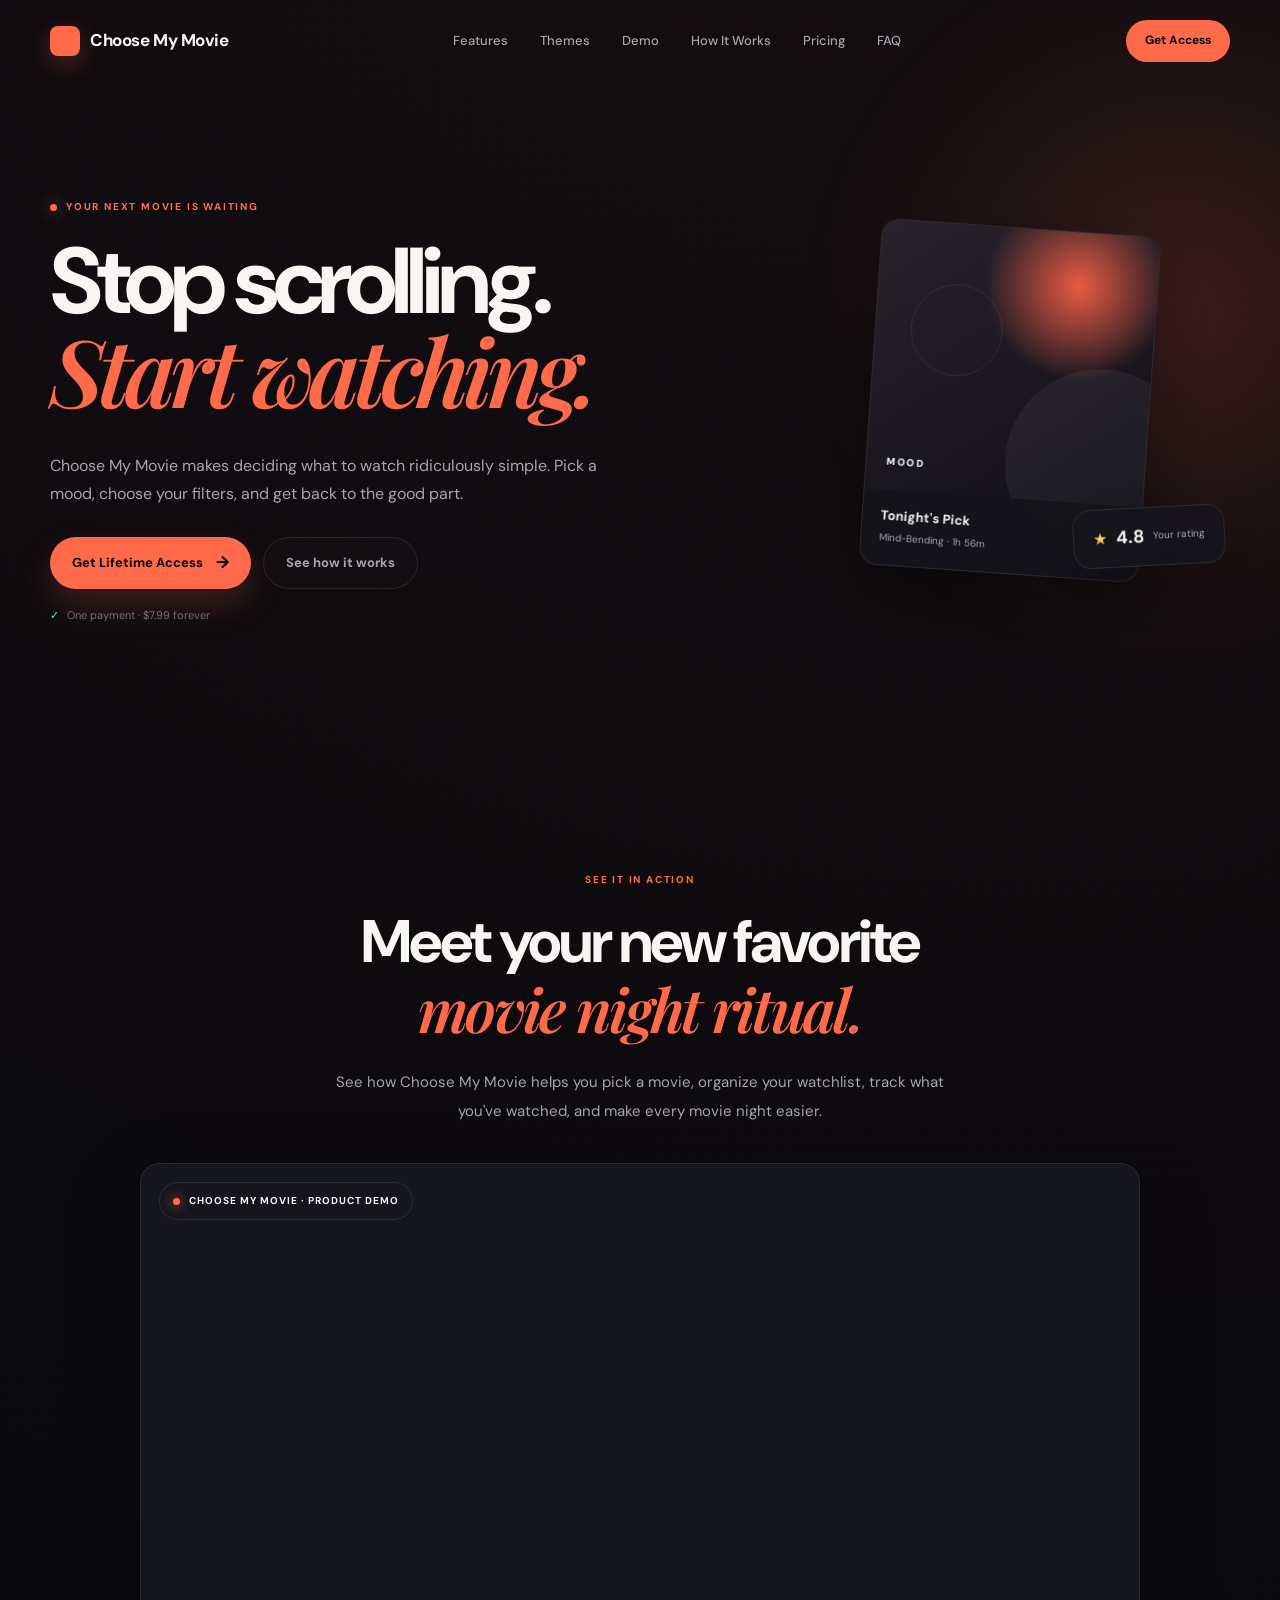
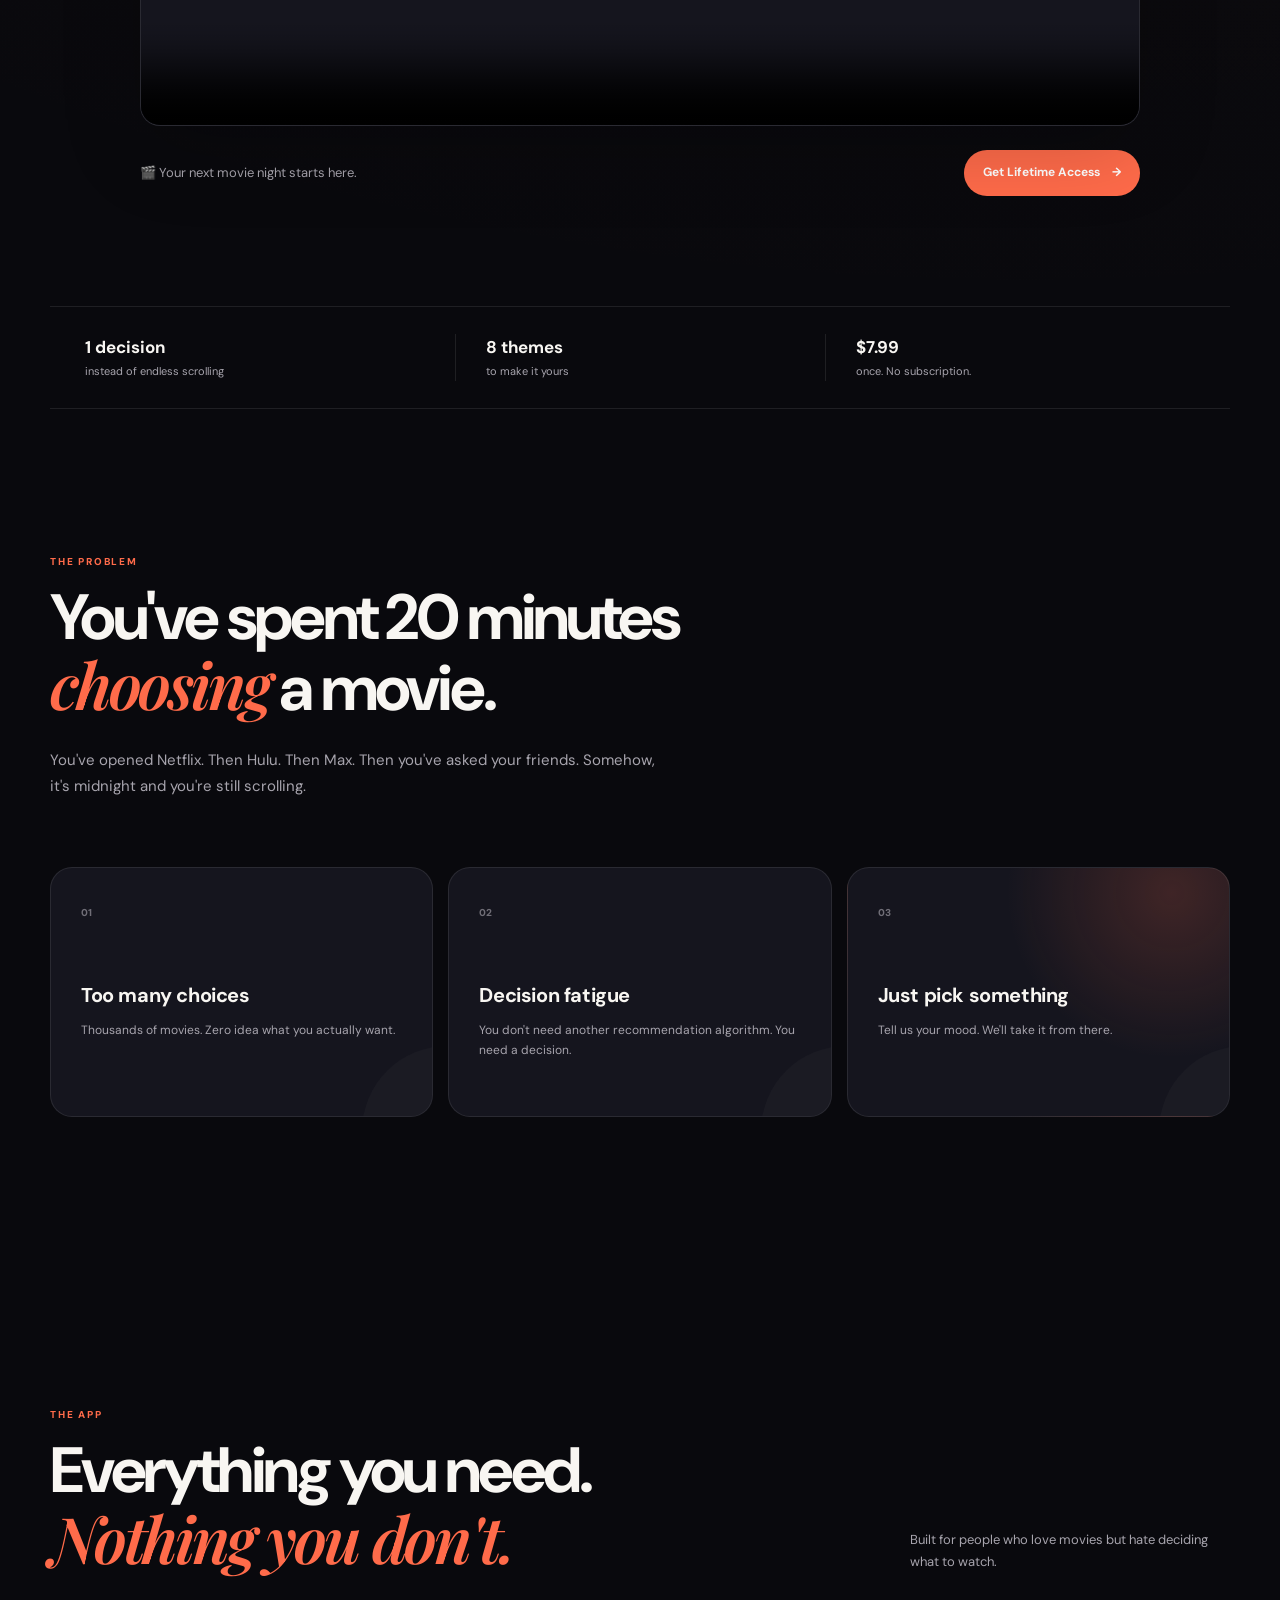
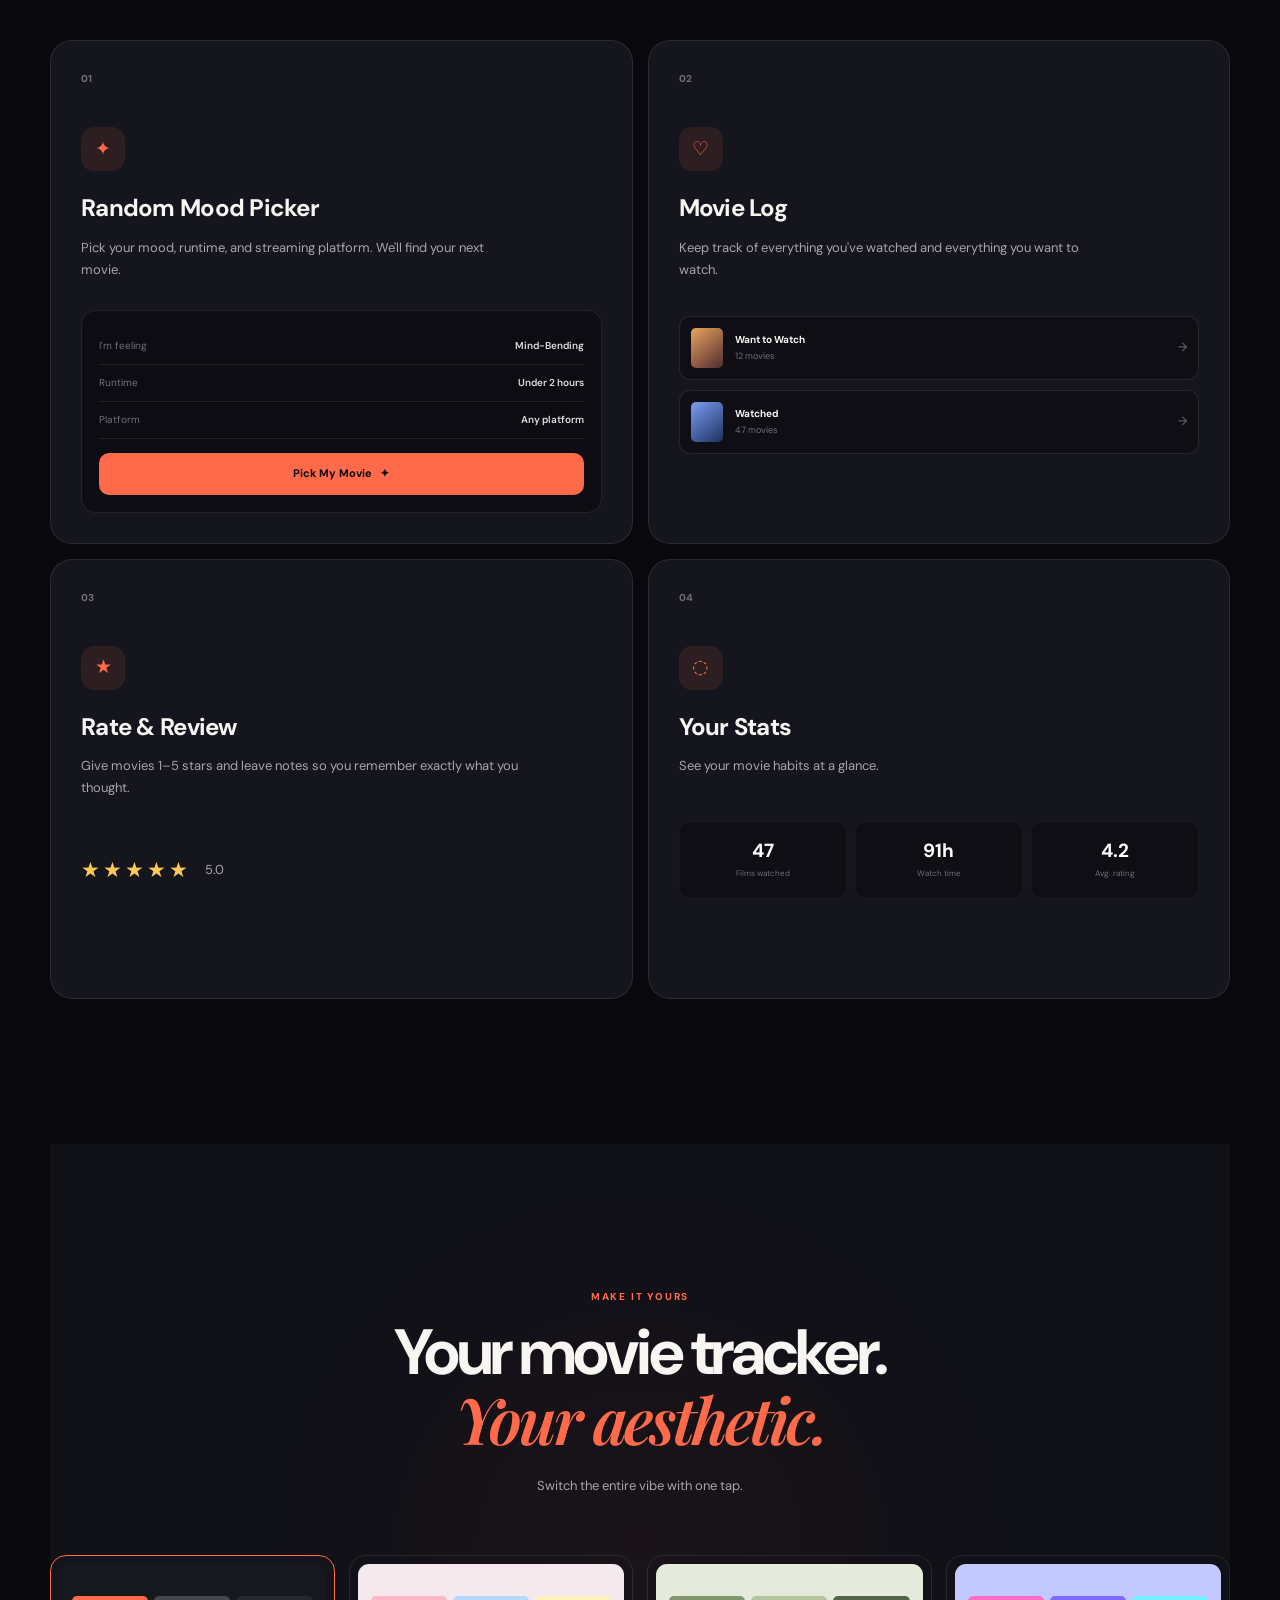
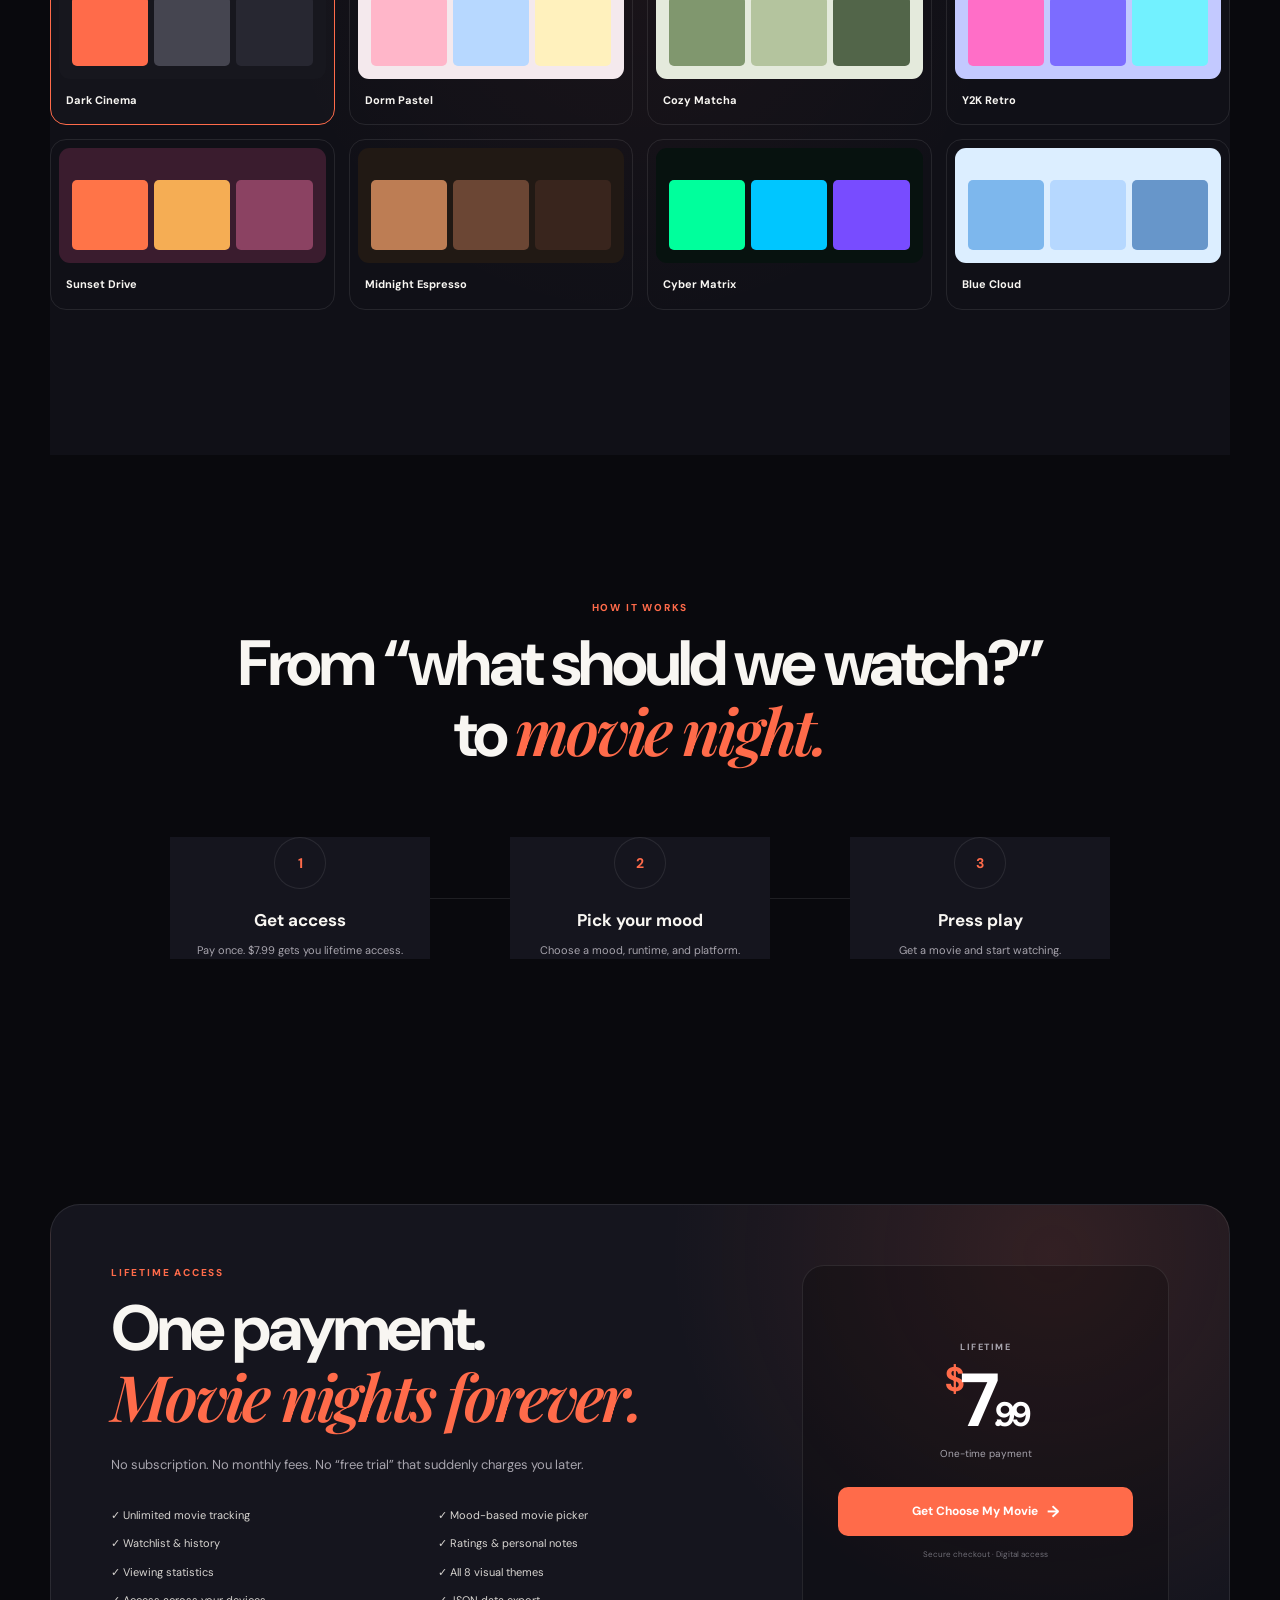
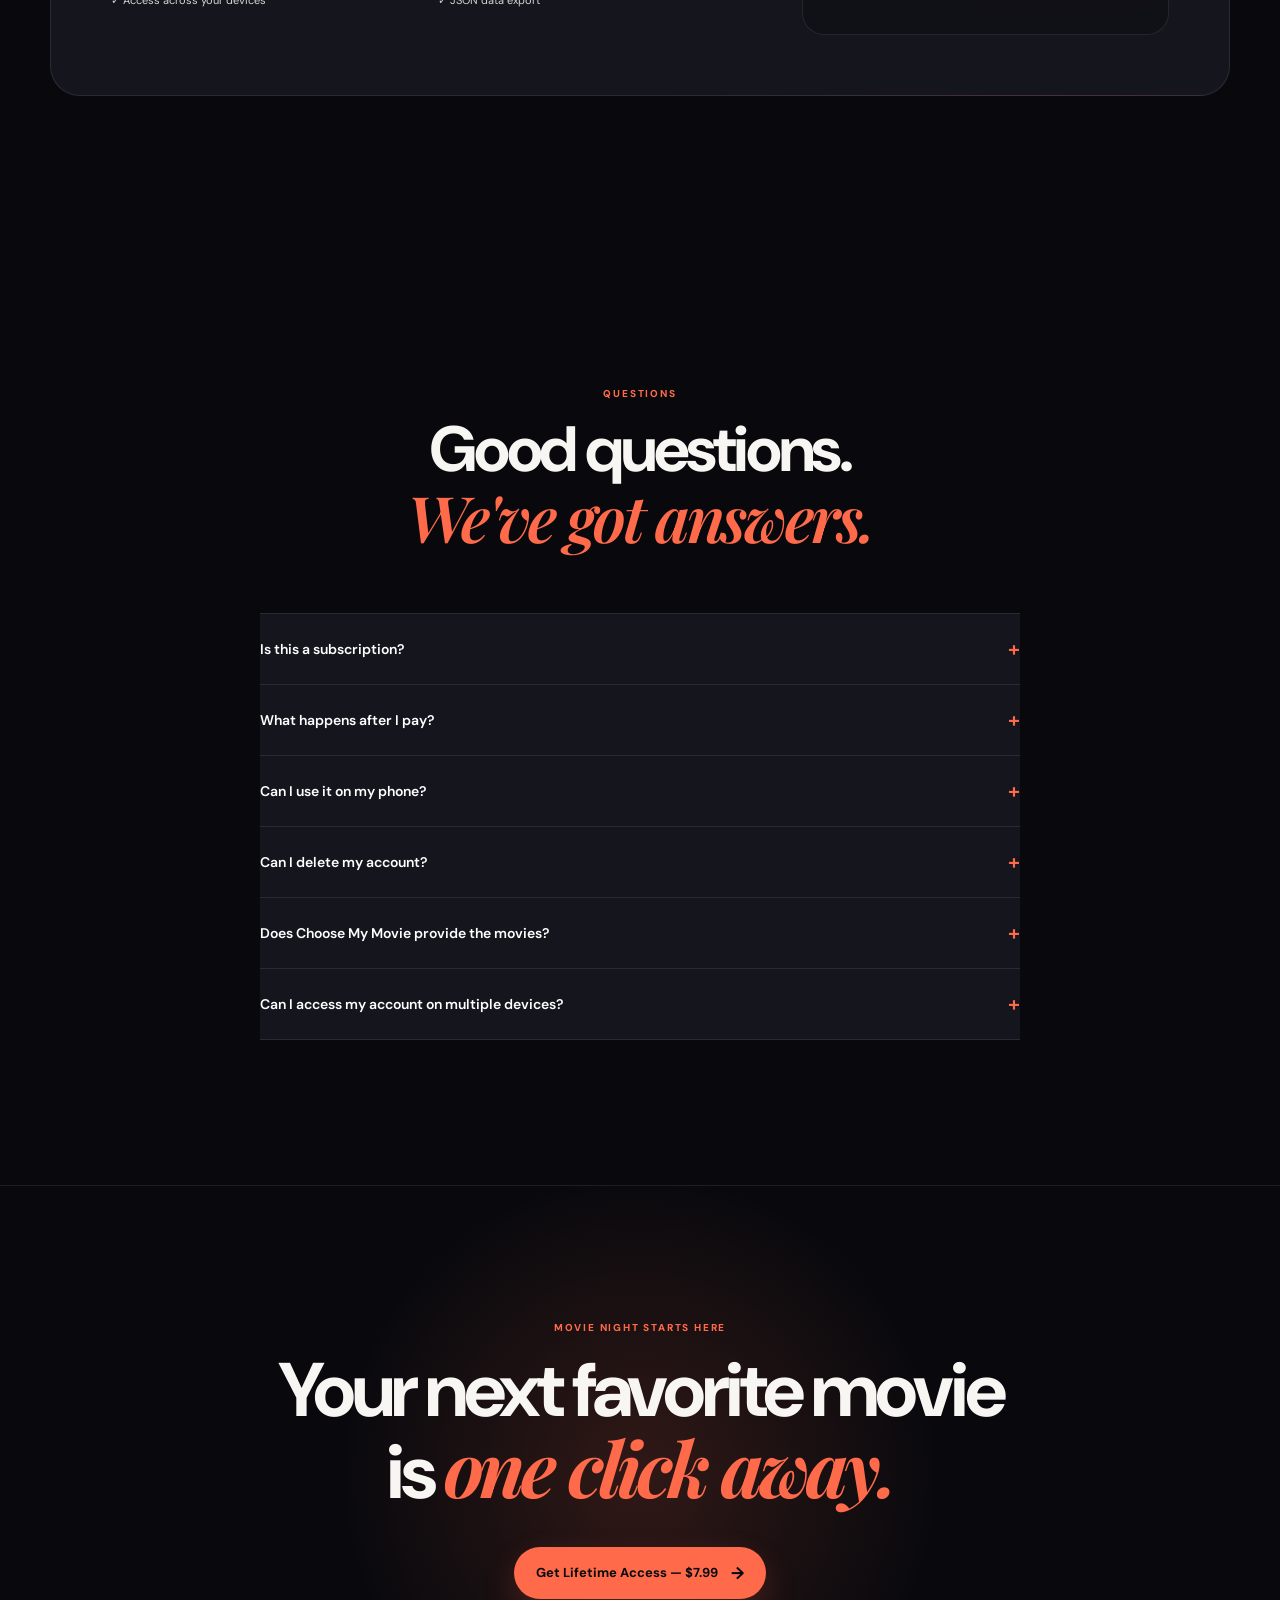
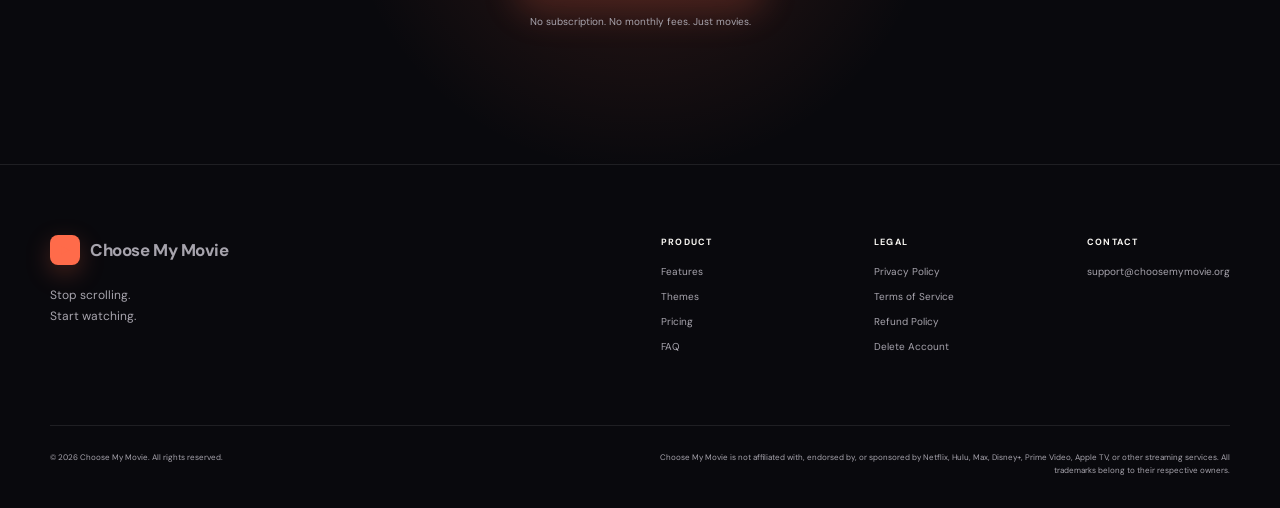
==== commit 21962bb2: "demo video" ====
--- a/chooseweb/choose.html
+++ b/chooseweb/choose.html
@@ -33,6 +33,7 @@
     <nav class="desktop-nav" aria-label="Main navigation">
       <a href="#features">Features</a>
       <a href="#themes">Themes</a>
+      <a href="#demo">Demo</a>
       <a href="#how-it-works">How It Works</a>
       <a href="#pricing">Pricing</a>
       <a href="#faq">FAQ</a>
@@ -64,6 +65,8 @@
 
     <a href="#themes">Themes</a>
 
+    <a href="#demo">Demo</a>
+
     <a href="#how-it-works">How It Works</a>
 
     <a href="#pricing">Pricing</a>
@@ -159,6 +162,65 @@
       </div>
 
     </section>
+
+
+<!-- ===================================================
+     VIDEO DEMO
+     =================================================== -->
+
+<section class="video-demo-section section" id="demo">
+  <div class="video-demo-content">
+
+    <div class="section-label">
+      SEE IT IN ACTION
+    </div>
+
+    <h2>
+      Meet your new favorite
+      <br>
+      <em>movie night ritual.</em>
+    </h2>
+
+    <p class="video-demo-description">
+      See how Choose My Movie helps you pick a movie,
+      organize your watchlist, track what you've watched,
+      and make every movie night easier.
+    </p>
+
+    <!-- VIDEO PLAYER AREA -->
+    <div class="video-demo-frame">
+
+      <video
+        class="video-demo-player"
+        controls
+        playsinline
+        preload="metadata"
+        aria-label="Choose My Movie product demonstration"
+        poster="demo-thumbnail.jpg">
+
+        <source src="demo-video.mp4" type="video/mp4">
+
+        Your browser does not support HTML video.
+      </video>
+
+      <!-- Decorative label -->
+      <div class="video-demo-caption">
+        <span class="video-demo-caption-dot"></span>
+        CHOOSE MY MOVIE · PRODUCT DEMO
+      </div>
+
+    </div>
+
+    <div class="video-demo-footer">
+      <span>🎬 Your next movie night starts here.</span>
+      <a href="#pricing" class="video-demo-cta">
+        Get Lifetime Access <span aria-hidden="true">→</span>
+      </a>
+    </div>
+
+  </div>
+</section>
+
 
 
     <!-- ===================================================
--- a/chooseweb/choose.css
+++ b/chooseweb/choose.css
@@ -3149,3 +3149,187 @@
   color: #000000 !important;
 }
 
+
+/* =====================================================
+   VIDEO DEMO SECTION
+   ===================================================== */
+
+   .video-demo-section {
+    position: relative;
+    padding-top: 100px;
+    padding-bottom: 110px;
+    overflow: hidden;
+  }
+  
+  .video-demo-content {
+    width: min(100% - 40px, 1000px);
+    margin: 0 auto;
+    text-align: center;
+  }
+  
+  .video-demo-content .section-label {
+    margin-bottom: 20px;
+  }
+  
+  .video-demo-content h2 {
+    margin: 0;
+    color: var(--text);
+    font-size: clamp(36px, 5.5vw, 60px);
+    line-height: 1.12;
+    letter-spacing: -0.045em;
+  }
+  
+  .video-demo-content h2 em {
+    color: var(--accent);
+    font-family: var(--serif);
+    font-style: italic;
+    font-weight: 600;
+  }
+  
+  .video-demo-description {
+    max-width: 610px;
+    margin: 22px auto 38px;
+    color: var(--muted);
+    font-size: 15px;
+    line-height: 1.9;
+  }
+  
+  /* Video container */
+  
+  .video-demo-frame {
+    position: relative;
+    width: 100%;
+    aspect-ratio: 16 / 9;
+    overflow: hidden;
+    border: 1px solid var(--border);
+    border-radius: 20px;
+    background:
+      radial-gradient(
+        ellipse at center,
+        color-mix(in srgb, var(--accent) 12%, var(--card)),
+        var(--card) 72%
+      );
+    box-shadow: 0 25px 80px rgba(0, 0, 0, 0.18);
+    text-align: left;
+  }
+  
+  /* Video player */
+  
+  .video-demo-player {
+    display: block;
+    width: 100%;
+    height: 100%;
+    object-fit: contain;
+    background: var(--card);
+  }
+  
+  /* Small label on the video */
+  
+  .video-demo-caption {
+    position: absolute;
+    top: 18px;
+    left: 18px;
+    z-index: 2;
+    display: inline-flex;
+    align-items: center;
+    gap: 9px;
+    padding: 10px 13px;
+    border: 1px solid var(--border);
+    border-radius: 999px;
+    background: var(--card);
+    color: var(--text);
+    font-size: 10px;
+    font-weight: 700;
+    letter-spacing: 0.1em;
+    pointer-events: none;
+  }
+  
+  .video-demo-caption-dot {
+    width: 7px;
+    height: 7px;
+    flex: 0 0 7px;
+    border-radius: 50%;
+    background: var(--accent);
+    box-shadow: 0 0 12px var(--accent);
+  }
+  
+  /* Bottom row */
+  
+  .video-demo-footer {
+    display: flex;
+    align-items: center;
+    justify-content: space-between;
+    gap: 20px;
+    margin-top: 24px;
+    text-align: left;
+  }
+  
+  .video-demo-footer > span {
+    color: var(--muted);
+    font-size: 13px;
+    line-height: 1.7;
+  }
+  
+  .video-demo-cta {
+    display: inline-flex;
+    align-items: center;
+    justify-content: center;
+    gap: 12px;
+    min-height: 46px;
+    padding: 0 19px;
+    border-radius: 999px;
+    background: var(--accent);
+    color: #fff;
+    font-size: 12px;
+    font-weight: 700;
+    text-decoration: none;
+    white-space: nowrap;
+    transition: transform 0.25s ease, opacity 0.25s ease;
+  }
+  
+  .video-demo-cta:hover {
+    transform: translateY(-2px);
+    opacity: 0.9;
+  }
+  
+  /* Mobile layout */
+  
+  @media (max-width: 650px) {
+    .video-demo-section {
+      padding-top: 70px;
+      padding-bottom: 75px;
+    }
+  
+    .video-demo-content {
+      width: calc(100% - 32px);
+    }
+  
+    .video-demo-description {
+      margin-top: 18px;
+      margin-bottom: 28px;
+      font-size: 14px;
+    }
+  
+    .video-demo-frame {
+      border-radius: 13px;
+    }
+  
+    .video-demo-caption {
+      top: 9px;
+      left: 9px;
+      gap: 6px;
+      padding: 7px 9px;
+      font-size: 8px;
+    }
+  
+    .video-demo-footer {
+      align-items: flex-start;
+      flex-direction: column;
+      gap: 15px;
+    }
+  
+    .video-demo-cta {
+      min-height: 44px;
+    }
+  }
+  
